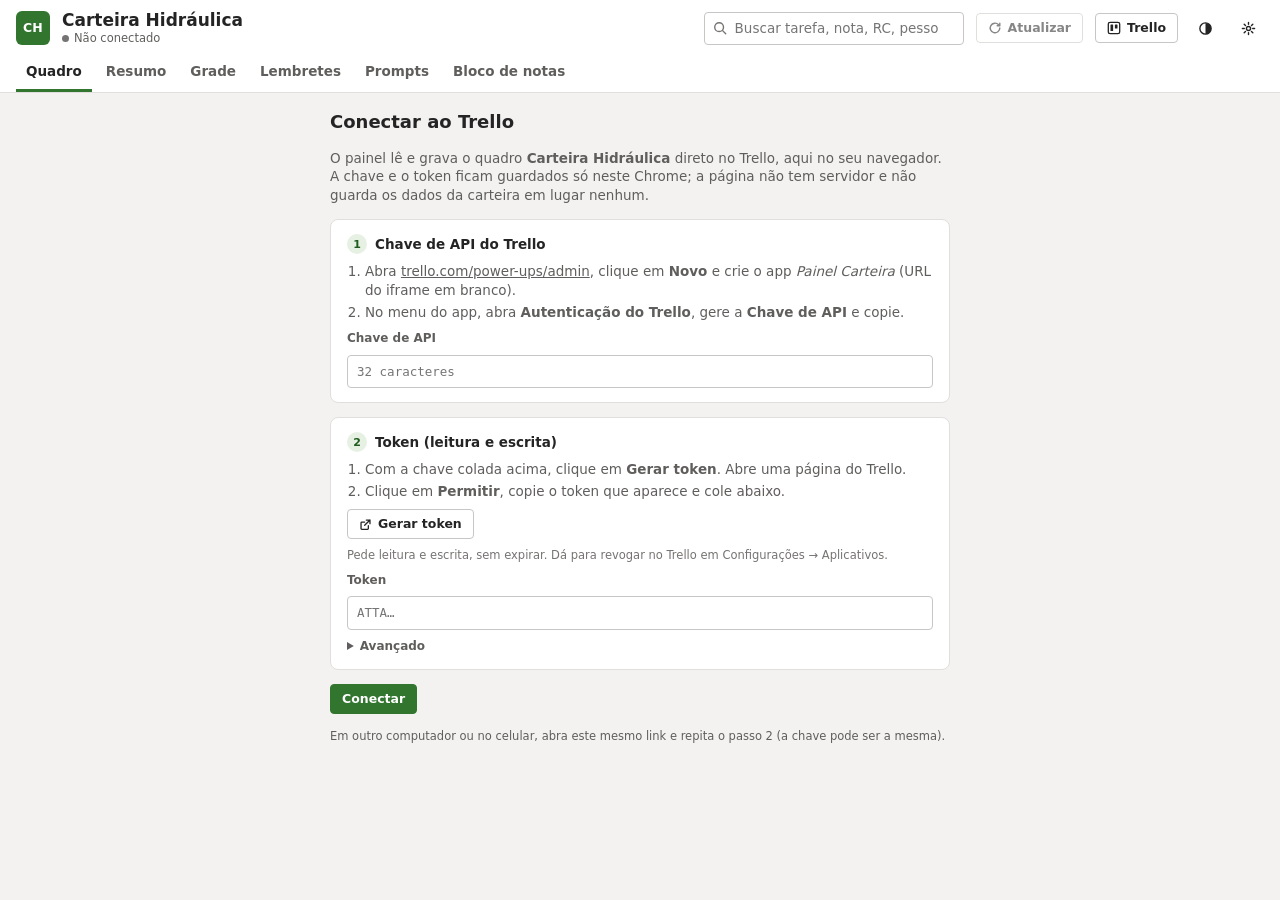
==== index.html @ f98e963f "Bloco de notas: aba para levar texto do laptop ao chat do Claude - notas/: página que grava notas no" ====
<!doctype html>
<html lang="pt-BR">
<head>
<meta charset="utf-8">
<meta name="viewport" content="width=device-width,initial-scale=1">
<meta name="robots" content="noindex,nofollow">
<meta name="referrer" content="no-referrer">
<meta http-equiv="Content-Security-Policy" content="default-src 'none'; script-src 'unsafe-inline'; style-src 'unsafe-inline'; connect-src https://api.trello.com; img-src data:; base-uri 'none'; form-action 'none'">
<title>Carteira Hidráulica</title>
<link rel="icon" href="data:image/svg+xml,%3Csvg xmlns='http://www.w3.org/2000/svg' viewBox='0 0 32 32'%3E%3Crect width='32' height='32' rx='7' fill='%2331752f'/%3E%3Ctext x='16' y='21' font-family='Segoe UI,Arial' font-size='13' font-weight='700' fill='white' text-anchor='middle'%3ECH%3C/text%3E%3C/svg%3E">
<style>
:root{
  --bg:#f3f2f1; --surface:#ffffff; --surface-2:#faf9f8; --fg:#242424; --fg-2:#5f5e5c; --fg-3:#767472;
  --line:#e1dfdd; --line-2:#c8c6c4; --col-bg:#e9e7e4;
  --accent:#31752f; --accent-strong:#1f5c1d; --accent-soft:#e6f1e4; --on-accent:#ffffff;
  --late:#c4314b; --on-late:#ffffff; --late-bg:#fdf0f2; --late-bd:#eab0bb;
  --today:#c25000; --on-today:#ffffff; --today-bg:#fdf3eb; --today-bd:#f0c19d;
  --soon:#835c00; --soon-bg:#fbf4df;
  --urg:#b0008f; --on-urg:#ffffff; --urg-bg:#fcebf8; --urg-bd:#e5a3d8;
  --and:#8a6d00; --and-bg:#fbf1c7;
  --p57:#0f6cbd; --p57-bg:#e3eefa; --p58:#7a4fb3; --p58-bg:#efe7f9; --mop:#a4511d; --mop-bg:#fbede3;
  --wait-long:#3d5a80; --wait-long-bg:#e8eef6;
  --bar:#2f6db0; --bar-late:#c4314b; --track:#ecebe9;
  --shadow:0 1px 2px rgba(0,0,0,.08),0 0 1px rgba(0,0,0,.12);
  --shadow-h:0 4px 11.5px rgba(0,0,0,.13),0 0 2px rgba(0,0,0,.12);
  --scrim:rgba(0,0,0,.28);
  --font:"Segoe UI",system-ui,-apple-system,"Helvetica Neue",Arial,sans-serif;
  color-scheme:light;
}
@media (prefers-color-scheme: dark){:root:not([data-theme="light"]){
  --bg:#1b1a19; --surface:#2a2928; --surface-2:#242322; --fg:#f3f2f1; --fg-2:#c8c6c4; --fg-3:#a19f9d;
  --line:#3b3a39; --line-2:#5c5a58; --col-bg:#232221;
  --accent:#6fb46d; --accent-strong:#93cf90; --accent-soft:#22361f; --on-accent:#0c1e0b;
  --late:#ff8597; --on-late:#2b0b11; --late-bg:#3a1d23; --late-bd:#6e2f3b;
  --today:#f4a161; --on-today:#2b1505; --today-bg:#38281b; --today-bd:#6b4527;
  --soon:#e2bf63; --soon-bg:#322d1a;
  --urg:#f28ee0; --on-urg:#2b0625; --urg-bg:#37182f; --urg-bd:#6e2c61;
  --and:#e8cf6a; --and-bg:#353016;
  --p57:#86bbf0; --p57-bg:#1b2e44; --p58:#c4a8ee; --p58-bg:#2e2342; --mop:#f0a877; --mop-bg:#3c291c;
  --wait-long:#9fbbe0; --wait-long-bg:#1f2a3a;
  --bar:#4f8fd6; --bar-late:#e5566e; --track:#353433;
  --shadow:0 1px 2px rgba(0,0,0,.5),0 0 1px rgba(0,0,0,.6);
  --shadow-h:0 4px 13.5px rgba(0,0,0,.55),0 0 2px rgba(0,0,0,.6);
  --scrim:rgba(0,0,0,.5);
  color-scheme:dark;
}}
:root[data-theme="dark"]{
  --bg:#1b1a19; --surface:#2a2928; --surface-2:#242322; --fg:#f3f2f1; --fg-2:#c8c6c4; --fg-3:#a19f9d;
  --line:#3b3a39; --line-2:#5c5a58; --col-bg:#232221;
  --accent:#6fb46d; --accent-strong:#93cf90; --accent-soft:#22361f; --on-accent:#0c1e0b;
  --late:#ff8597; --on-late:#2b0b11; --late-bg:#3a1d23; --late-bd:#6e2f3b;
  --today:#f4a161; --on-today:#2b1505; --today-bg:#38281b; --today-bd:#6b4527;
  --soon:#e2bf63; --soon-bg:#322d1a;
  --urg:#f28ee0; --on-urg:#2b0625; --urg-bg:#37182f; --urg-bd:#6e2c61;
  --and:#e8cf6a; --and-bg:#353016;
  --p57:#86bbf0; --p57-bg:#1b2e44; --p58:#c4a8ee; --p58-bg:#2e2342; --mop:#f0a877; --mop-bg:#3c291c;
  --wait-long:#9fbbe0; --wait-long-bg:#1f2a3a;
  --bar:#4f8fd6; --bar-late:#e5566e; --track:#353433;
  --shadow:0 1px 2px rgba(0,0,0,.5),0 0 1px rgba(0,0,0,.6);
  --shadow-h:0 4px 13.5px rgba(0,0,0,.55),0 0 2px rgba(0,0,0,.6);
  --scrim:rgba(0,0,0,.5);
  color-scheme:dark;
}
*{box-sizing:border-box}
html,body{height:100%;margin:0}
body{background:var(--bg);color:var(--fg);font-family:var(--font);font-size:13.5px;line-height:1.4;-webkit-font-smoothing:antialiased}
button,input,select{font:inherit;color:inherit}
button{cursor:pointer}
a{color:inherit}
:focus-visible{outline:2px solid var(--accent);outline-offset:2px}
.num{font-variant-numeric:tabular-nums}
[hidden]{display:none!important}

/* ---------- barra do plano ---------- */
.app{display:flex;flex-direction:column;height:100%;min-height:0}
.top{background:var(--surface);border-bottom:1px solid var(--line);padding:10px 16px 0;display:flex;flex-direction:column;gap:8px}
.plan-row{display:flex;align-items:center;gap:12px;flex-wrap:wrap}
.tile{width:34px;height:34px;border-radius:6px;background:var(--accent);color:var(--on-accent);display:grid;place-items:center;font-weight:700;font-size:12.5px;letter-spacing:.02em;flex:none}
.plan-name{min-width:0}
.plan-name h1{margin:0;font-size:17px;font-weight:700;line-height:1.2}
.plan-name p{margin:0;font-size:11.5px;color:var(--fg-2);display:flex;gap:6px;align-items:center;flex-wrap:wrap}
.sync{display:inline-flex;align-items:center;gap:5px}
.sync i{width:7px;height:7px;border-radius:50%;background:var(--accent);display:inline-block}
.sync.err i{background:var(--late)}
.sync.off i{background:var(--fg-3)}
.sync.busy i{background:var(--today);animation:pulse 1s ease-in-out infinite}
@keyframes pulse{50%{opacity:.3}}
@media (prefers-reduced-motion:reduce){.sync.busy i{animation:none}}
.spacer{flex:1}
.search{display:flex;align-items:center;gap:6px;border:1px solid var(--line-2);border-radius:4px;padding:5px 8px;background:var(--surface);min-width:0;flex:0 1 260px}
.search input{border:0;background:transparent;outline:0;min-width:0;width:100%}
.search svg{flex:none;color:var(--fg-3)}
.btn{border:1px solid var(--line-2);background:var(--surface);border-radius:4px;padding:5.5px 11px;font-weight:600;font-size:12.5px;display:inline-flex;align-items:center;gap:6px;white-space:nowrap;text-decoration:none}
.btn:hover{background:var(--surface-2)}
.btn.primary{background:var(--accent);border-color:var(--accent);color:var(--on-accent)}
.btn.primary:hover{background:var(--accent-strong);border-color:var(--accent-strong)}
.btn.ghost{border-color:transparent;background:transparent}
.btn.ghost:hover{background:var(--surface-2)}
.btn.icon{padding:5.5px 7px}
.btn:disabled{opacity:.55;cursor:default}
.tabs-row{display:flex;align-items:flex-end;gap:8px;flex-wrap:wrap}
.tabs{display:flex;gap:4px;overflow-x:auto;scrollbar-width:none}
.tab{border:0;background:transparent;padding:7.5px 10px 8.5px;font-weight:600;color:var(--fg-2);border-bottom:3px solid transparent;white-space:nowrap}
a.tab{text-decoration:none;display:inline-block}
.tab[aria-selected="true"]{color:var(--fg);border-bottom-color:var(--accent)}
.tab:hover{color:var(--fg)}
.ro-tag{margin-left:auto;align-self:center;font-size:11px;font-weight:600;color:var(--fg-3);padding-bottom:6px;display:inline-flex;gap:5px;align-items:center}

/* ---------- faixa de lembretes ---------- */
.strip{display:flex;gap:8px;padding:9.5px 16px;flex-wrap:wrap;align-items:center;border-bottom:1px solid var(--line);background:var(--surface-2)}
.chip{border:1px solid var(--line-2);background:var(--surface);border-radius:999px;padding:4px 10px;font-size:12px;display:inline-flex;align-items:center;gap:6px;font-weight:500}
.chip b{font-weight:700}
.chip[aria-pressed="true"]{outline:2px solid var(--fg);outline-offset:0}
.chip.late{background:var(--late-bg);border-color:var(--late-bd);color:var(--late)}
.chip.today{background:var(--today-bg);border-color:var(--today-bd);color:var(--today)}
.chip.soon{background:var(--soon-bg);color:var(--soon)}
.chip.urg{background:var(--urg-bg);border-color:var(--urg-bd);color:var(--urg)}
.chip.and{background:var(--and-bg);color:var(--and)}
.dot{width:7.5px;height:7.5px;border-radius:50%;background:currentColor;flex:none}
.strip .sep{width:1px;height:19px;background:var(--line-2);margin-inline:4px}
.lb-toggle{border:1px solid transparent;border-radius:4px;padding:3px 8px;font-size:11.5px;font-weight:700}
.lb-toggle.p57{color:var(--p57);background:var(--p57-bg)}
.lb-toggle.p58{color:var(--p58);background:var(--p58-bg)}
.lb-toggle.mop{color:var(--mop);background:var(--mop-bg)}
.lb-toggle.none{color:var(--fg-2);background:var(--surface);border-color:var(--line-2)}
.lb-toggle[aria-pressed="false"]{opacity:.5;border-color:var(--line-2);background:var(--surface)!important;color:var(--fg-2)!important;text-decoration:line-through}
.wait-sel{border:1px solid var(--line-2);border-radius:4px;padding:3px 6px;font-size:12px;background:var(--surface);max-width:190px}
.today-label{font-size:11.5px;color:var(--fg-2);margin-left:auto}
.clear{border:0;background:transparent;color:var(--accent-strong);font-weight:600;font-size:12px;padding:2px 4px}

/* ---------- quadro ---------- */
.main{flex:1;min-height:0;overflow:hidden;display:flex;flex-direction:column}
.board{flex:1;min-height:0;overflow-x:auto;overflow-y:hidden;display:flex;gap:24px;padding:18px 22px 22px;align-items:flex-start}
.col{flex:0 0 min(88vw,300px);max-height:100%;display:flex;flex-direction:column;border-radius:9.5px;min-width:0;background:var(--col-bg);padding:11.5px 11.5px 4px}
.col-head{display:flex;align-items:center;gap:6px;padding:4px 4px 6px}
.col-step{display:inline-grid;place-items:center;min-width:19px;height:19px;border-radius:50%;background:var(--accent-soft);color:var(--accent-strong);font-size:11px;font-weight:700;flex:none}
.col-title{font-weight:700;font-size:14px;min-width:0;overflow:hidden;text-overflow:ellipsis;white-space:nowrap;margin:0}
.col-count{font-size:11.5px;color:var(--fg-2);font-weight:600;flex:none}
.col-late{font-size:11px;font-weight:700;color:var(--late);background:var(--late-bg);border-radius:999px;padding:1px 6.5px;white-space:nowrap;flex:none;margin-left:auto}
.col-desc{font-size:11px;color:var(--fg-2);line-height:1.35;padding:0 5.5px 8px;text-wrap:pretty}
.cards{overflow-y:auto;display:flex;flex-direction:column;gap:10px;padding:2px 2px 9.5px;min-height:38px}
.col-empty{color:var(--fg-3);font-size:12px;padding:6px}
.card{background:var(--surface);border:1px solid transparent;border-radius:7.5px;box-shadow:var(--shadow);padding:11px 11px 9px;display:flex;flex-direction:column;gap:6px;cursor:pointer;text-align:left;width:100%}
.card:hover{box-shadow:var(--shadow-h)}
.card.late{background:var(--late-bg);border-color:var(--late-bd)}
.card.today{background:var(--today-bg);border-color:var(--today-bd)}
.card.urg{background:var(--urg-bg);border-color:var(--urg-bd);box-shadow:0 0 0 1px var(--urg-bd),var(--shadow)}
.card.next{box-shadow:0 0 0 2px var(--accent),var(--shadow)}
.card.done .c-title{text-decoration:line-through;color:var(--fg-3)}
.labels{display:flex;gap:4px;flex-wrap:wrap;align-items:center}
.lb{font-size:10.5px;font-weight:700;padding:1px 6.5px;border-radius:3px;letter-spacing:.02em}
.lb.p57{color:var(--p57);background:var(--p57-bg)}
.lb.p58{color:var(--p58);background:var(--p58-bg)}
.lb.mop{color:var(--mop);background:var(--mop-bg)}
.lb.other{color:var(--fg-2);background:var(--surface-2);border:1px solid var(--line)}
.next-tag{font-size:10.5px;font-weight:700;text-transform:uppercase;letter-spacing:.04em;color:var(--accent-strong);background:var(--accent-soft);border-radius:3px;padding:1px 6px}
.c-main{display:flex;gap:7.5px;align-items:flex-start}
.ring{flex:none;width:17px;height:17px;border-radius:50%;border:1.5px solid var(--fg-3);margin-top:1px;display:grid;place-items:center;color:var(--on-accent)}
.ring.and{background:conic-gradient(var(--accent) 0 50%,transparent 50% 100%);border-color:var(--accent)}
.ring.ok{background:var(--accent);border-color:var(--accent)}
.c-title{font-weight:600;font-size:13.5px;line-height:1.38;overflow-wrap:anywhere;min-width:0}
.c-flag{font-size:11px;font-weight:700;padding-left:25px}
.c-flag.late{color:var(--late)} .c-flag.today{color:var(--today)} .c-flag.urg{color:var(--urg);text-transform:uppercase;letter-spacing:.02em;font-weight:800}
.c-note{font-size:11.5px;line-height:1.42;color:var(--fg-2);display:-webkit-box;-webkit-line-clamp:3;-webkit-box-orient:vertical;overflow:hidden;overflow-wrap:anywhere;padding-left:25px}
.c-foot{display:flex;align-items:center;gap:10px;flex-wrap:wrap;padding-left:25px;font-size:11.5px;color:var(--fg-2)}
.due{display:inline-flex;align-items:center;gap:4px;border-radius:3px;padding:1px 5.5px 1px 4px;font-weight:600}
.due.late{background:var(--late);color:var(--on-late)}
.due.today{background:var(--today);color:var(--on-today)}
.due.urg{background:var(--urg);color:var(--on-urg)}
.due.soon{background:var(--soon-bg);color:var(--soon)}
.due.none{color:var(--fg-3);font-weight:500}
.meta{display:inline-flex;align-items:center;gap:3px;min-width:0}
.since.long{color:var(--wait-long);font-weight:700}
.done-toggle{border:0;background:transparent;color:var(--fg-2);font-weight:600;font-size:12px;padding:5.5px 4px;text-align:left;display:flex;align-items:center;gap:4px}
.done-toggle svg{transition:transform .15s}
.done-toggle[aria-expanded="true"] svg{transform:rotate(90deg)}

/* ---------- resumo ---------- */
.scroll{flex:1;min-height:0;overflow:auto;padding:16px 16px 26px}
.dash{max-width:1180px;margin:0 auto;display:flex;flex-direction:column;gap:16px}
.kpis{display:grid;grid-template-columns:repeat(auto-fit,minmax(150px,1fr));gap:10px}
.kpi{background:var(--surface);border:1px solid var(--line);border-radius:8px;padding:12px 14px;text-align:left;display:flex;flex-direction:column;gap:2px}
.kpi:hover{box-shadow:var(--shadow-h)}
.kpi span{font-size:12px;font-weight:600;color:var(--fg-2);display:flex;gap:6px;align-items:center}
.kpi b{font-size:26px;font-weight:700;line-height:1.15;font-variant-numeric:tabular-nums}
.kpi small{font-size:11.5px;color:var(--fg-3)}
.kpi.late{border-color:var(--late-bd)} .kpi.late b{color:var(--late)}
.kpi.today b{color:var(--today)}
.kpi.urg b{color:var(--urg)}
.panels{display:grid;grid-template-columns:repeat(auto-fit,minmax(340px,1fr));gap:16px}
.panel{background:var(--surface);border:1px solid var(--line);border-radius:8px;padding:14px 16px 12px;min-width:0}
.panel h2{margin:0 0 4px;font-size:14px;font-weight:700}
.panel .sub{margin:0 0 12px;font-size:11.5px;color:var(--fg-2)}
.legend{display:flex;gap:14px;flex-wrap:wrap;font-size:11.5px;color:var(--fg-2);margin:0 0 10px}
.legend span{display:inline-flex;align-items:center;gap:6px}
.legend i{width:10px;height:10px;border-radius:2px;display:inline-block}
.brow{display:grid;grid-template-columns:minmax(0,1fr) auto;grid-template-areas:"l v" "b b";gap:4px 10px;align-items:center;padding:6px 6px 8px;border-radius:5px;width:100%;border:0;background:transparent;text-align:left}
button.brow:hover{background:var(--surface-2)}
.brow .bl{grid-area:l;font-size:12.5px;font-weight:600;overflow:hidden;text-overflow:ellipsis;white-space:nowrap}
.brow .bv{grid-area:v;font-size:12px;color:var(--fg-2);font-variant-numeric:tabular-nums;white-space:nowrap;text-align:right}
.brow .bv b{color:var(--fg)}
.bar{grid-area:b;display:flex;gap:2px;height:10px;align-items:stretch;min-width:0}
.bar i{display:block;height:100%;min-width:3px}
.bar i:first-child{border-radius:0}
.bar i:last-child{border-radius:0 4px 4px 0}
.bar .on{background:var(--bar)}
.bar .lt{background:var(--bar-late)}
.stale{display:flex;flex-direction:column}
.srow{display:grid;grid-template-columns:62px minmax(0,1fr);gap:4px 12px;padding:8px 4px;border-bottom:1px solid var(--line);cursor:pointer;border-left:0;border-right:0;border-top:0;background:transparent;text-align:left;width:100%}
.srow:last-child{border-bottom:0}
.srow:hover{background:var(--surface-2)}
.srow .d{font-weight:700;font-size:13px;font-variant-numeric:tabular-nums}
.srow .d small{display:block;font-size:10.5px;font-weight:600;color:var(--fg-3)}
.srow .t{font-weight:600;overflow-wrap:anywhere}
.srow .s{font-size:11.5px;color:var(--fg-2)}

/* ---------- grade ---------- */
.tbl-wrap{overflow-x:auto;background:var(--surface);border:1px solid var(--line);border-radius:6px}
table{border-collapse:collapse;width:100%;min-width:900px}
th,td{text-align:left;padding:7.5px 10px;border-bottom:1px solid var(--line);vertical-align:top}
th{font-size:11.5px;color:var(--fg-2);font-weight:600;white-space:nowrap;background:var(--surface-2);position:sticky;top:0}
th button{border:0;background:transparent;font-weight:600;color:inherit;padding:0;display:inline-flex;gap:4px;align-items:center}
tbody tr{cursor:pointer}
tbody tr:hover td{background:var(--surface-2)}
tr.late td{background:var(--late-bg)}
tr.today td{background:var(--today-bg)}
tr.urg td{background:var(--urg-bg)}
td.t{font-weight:600;max-width:330px;overflow-wrap:anywhere}
td.n{color:var(--fg-2);font-size:12px;max-width:320px;overflow-wrap:anywhere}
td.dd{white-space:nowrap;font-variant-numeric:tabular-nums}

/* ---------- lembretes ---------- */
.rem{max-width:880px;margin:0 auto;display:flex;flex-direction:column;gap:18px}
.rem h2{margin:0 0 8px;font-size:14px;display:flex;gap:8px;align-items:center}
.rem h2 .n{font-size:11.5px;color:var(--fg-2);font-weight:600}
.rem h2.late{color:var(--late)} .rem h2.today{color:var(--today)}
.rlist{background:var(--surface);border:1px solid var(--line);border-radius:6px;overflow:hidden}
.ritem{display:grid;grid-template-columns:92px minmax(0,1fr);gap:4px 14px;padding:9.5px 12px;border-bottom:1px solid var(--line);cursor:pointer;align-items:start;width:100%;background:transparent;border-left:0;border-right:0;border-top:0;text-align:left}
.ritem:last-child{border-bottom:0}
.ritem:hover{background:var(--surface-2)}
.ritem .rdate{font-weight:700;font-size:12.5px;font-variant-numeric:tabular-nums}
.ritem .rdate small{display:block;font-weight:600;font-size:11px;color:var(--fg-2)}
.ritem.late .rdate{color:var(--late)} .ritem.today .rdate{color:var(--today)} .ritem.urg .rdate{color:var(--urg)}
.ritem .rt{font-weight:600;overflow-wrap:anywhere}
.ritem .rs{font-size:12px;color:var(--fg-2);overflow-wrap:anywhere}
.ritem .rb{font-size:11px;color:var(--fg-3);font-weight:600;text-transform:uppercase;letter-spacing:.04em;display:flex;gap:6px;flex-wrap:wrap;align-items:center;margin-top:2px}
.empty{padding:16px;color:var(--fg-2);font-size:12.5px}

/* ---------- painel de detalhes ---------- */
.scrim{position:fixed;inset:0;background:var(--scrim);z-index:20}
.drawer{position:fixed;top:0;right:0;bottom:0;width:min(540px,100%);background:var(--surface);z-index:21;box-shadow:-8px 0 23px rgba(0,0,0,.18);display:flex;flex-direction:column}
.d-head{display:flex;align-items:center;gap:8px;padding:11px 16px;border-bottom:1px solid var(--line)}
.d-head .bucket-name{font-size:11.5px;color:var(--fg-2);font-weight:600;min-width:0;overflow:hidden;text-overflow:ellipsis;white-space:nowrap}
.d-body{flex:1;overflow-y:auto;padding:14px 16px 24px;display:flex;flex-direction:column;gap:16px;min-height:0}
.d-title{font-size:17px;font-weight:700;margin:0;line-height:1.35;overflow-wrap:anywhere}
.d-banner{border-radius:6px;padding:7.5px 10px;font-weight:600;font-size:12.5px}
.d-banner.late{background:var(--late-bg);color:var(--late);border:1px solid var(--late-bd)}
.d-banner.today{background:var(--today-bg);color:var(--today);border:1px solid var(--today-bd)}
.d-banner.urg{background:var(--urg-bg);color:var(--urg);border:1px solid var(--urg-bd)}
.fields{display:grid;grid-template-columns:repeat(3,minmax(0,1fr));gap:12px 10px}
@media (max-width:520px){.fields{grid-template-columns:repeat(2,minmax(0,1fr))}}
.f{display:flex;flex-direction:column;gap:3px;min-width:0}
.f > span,.sec-label{font-size:11.5px;font-weight:600;color:var(--fg-2)}
.f > div{font-weight:600;overflow-wrap:anywhere}
.refs{display:flex;gap:6px;flex-wrap:wrap}
.ref{border:1px solid var(--line-2);background:var(--surface-2);border-radius:4px;padding:3px 8px;font-size:12px;display:inline-flex;gap:5px;align-items:center}
.ref b{font-weight:700;color:var(--fg-2)}
.ref:hover{border-color:var(--accent)}
.ck{display:flex;flex-direction:column;gap:4px;margin-top:6px}
.ck div{display:flex;gap:8px;align-items:flex-start;font-size:13px}
.ck i{flex:none;width:15px;height:15px;border-radius:3px;border:1.5px solid var(--fg-3);margin-top:2px;display:grid;place-items:center;color:var(--on-accent)}
.ck .on i{background:var(--accent);border-color:var(--accent)}
.ck .on span{text-decoration:line-through;color:var(--fg-3)}
.hist{display:flex;flex-direction:column;border-left:2px solid var(--line);margin-top:6px}
.hist div{padding:3px 0 7px 12px;font-size:13px;line-height:1.45;overflow-wrap:anywhere}
.hist b{font-variant-numeric:tabular-nums;color:var(--fg-2);margin-right:4px}
.hist .mv{color:var(--fg-3);font-size:12px}
.hist div:first-child{font-weight:600}

/* ---------- conexão ---------- */
.setup{max-width:620px;margin:0 auto;display:flex;flex-direction:column;gap:14px}
.setup h2{margin:0;font-size:18px}
.setup p{margin:0;color:var(--fg-2)}
.step{background:var(--surface);border:1px solid var(--line);border-radius:8px;padding:14px 16px;display:flex;flex-direction:column;gap:8px}
.step h3{margin:0;font-size:13.5px;display:flex;gap:8px;align-items:center}
.step h3 .col-step{width:20px;height:20px}
.step ol{margin:0;padding-left:18px;color:var(--fg-2);display:flex;flex-direction:column;gap:3px}
.step label{font-size:12px;font-weight:600;color:var(--fg-2)}
.step input{border:1px solid var(--line-2);border-radius:4px;padding:7px 9px;background:var(--surface);width:100%;font-family:ui-monospace,Consolas,monospace;font-size:12.5px}
.step input:focus{border-color:var(--accent);outline:0}
.row{display:flex;gap:8px;align-items:center;flex-wrap:wrap}
.msg{border-radius:6px;padding:8px 10px;font-size:12.5px;font-weight:600}
.msg.err{background:var(--late-bg);color:var(--late);border:1px solid var(--late-bd)}
.msg.ok{background:var(--accent-soft);color:var(--accent-strong)}
.fine{font-size:11.5px;color:var(--fg-3)}
details.adv summary{cursor:pointer;font-size:12px;font-weight:600;color:var(--fg-2)}
.banner{margin:10px 16px 0;border-radius:6px;padding:8px 12px;font-size:12.5px;font-weight:600;background:var(--late-bg);color:var(--late);border:1px solid var(--late-bd);display:flex;gap:10px;align-items:center;flex-wrap:wrap}
.loading{display:flex;gap:24px;padding:18px 22px}
.skel{flex:0 0 300px;height:320px;border-radius:9.5px;background:var(--col-bg);opacity:.7}
.toast{position:fixed;left:50%;bottom:22px;transform:translateX(-50%);background:var(--fg);color:var(--bg);padding:8px 14px;border-radius:6px;font-weight:600;font-size:12.5px;z-index:40;box-shadow:var(--shadow-h)}
@media (max-width:640px){.search{flex:1 1 100%;order:5}.today-label{display:none}.ro-tag{display:none}}
@media print{.top .btn,.strip,.tabs{display:none}}

/* ---------- edição ---------- */
.inp{border:1px solid var(--line-2);border-radius:4px;padding:5.5px 8px;background:var(--surface);min-width:0;width:100%;font-size:13px}
.inp:focus{border-color:var(--accent);outline:0}
.inp:disabled{opacity:.6}
textarea.inp{resize:vertical;min-height:70px;line-height:1.45;font-family:inherit}
select.inp{padding:5px 6px}
.d-body > *{flex-shrink:0}
.d-title-in{font-size:17px;font-weight:700;line-height:1.35;border:1px solid transparent;border-radius:4px;padding:3px 6px;margin-left:-7px;width:calc(100% + 7px);background:transparent;resize:none;overflow:hidden;font-family:inherit;color:inherit;min-height:2.1em}
.d-title-in:hover:not(:disabled){border-color:var(--line-2)}
.d-title-in:focus{border-color:var(--accent);outline:0;background:var(--surface)}
.d-move{border:1px solid var(--line-2);border-radius:4px;padding:3px 6px;background:var(--surface);font-size:12px;font-weight:600;color:var(--fg-2);min-width:0;max-width:260px}
.acts{display:flex;gap:6px;flex-wrap:wrap;align-items:center}
.tg{border:1px solid var(--line-2);background:var(--surface);border-radius:4px;padding:4px 9px;font-size:12px;font-weight:700;color:var(--fg-2);display:inline-flex;gap:5px;align-items:center}
.tg:hover:not(:disabled){border-color:var(--fg-3)}
.tg:disabled{opacity:.55;cursor:default}
.tg.p58[aria-pressed="true"]{color:var(--p58);background:var(--p58-bg);border-color:transparent}
.tg.p57[aria-pressed="true"]{color:var(--p57);background:var(--p57-bg);border-color:transparent}
.tg.mop[aria-pressed="true"]{color:var(--mop);background:var(--mop-bg);border-color:transparent}
.tg.and[aria-pressed="true"]{color:var(--and);background:var(--and-bg);border-color:transparent}
.tg.ok[aria-pressed="true"]{color:var(--on-accent);background:var(--accent);border-color:var(--accent)}
.tg .sq{width:12px;height:12px;border-radius:50%;border:1.5px solid currentColor;display:inline-block}
.tg[aria-pressed="true"] .sq{background:currentColor}
.log{background:var(--surface-2);border:1px solid var(--line);border-radius:6px;padding:10px;display:flex;flex-direction:column;gap:7px}
.log .row{display:flex;gap:6px;align-items:center}
.log input[type=date]{width:auto;flex:none}
.fld{display:flex;flex-direction:column;gap:3px;min-width:0}
.fld > span{font-size:11.5px;font-weight:600;color:var(--fg-2)}
.fld .ro{font-weight:600;padding:5.5px 0}
.due-row{display:flex;gap:4px;align-items:center}
.due-row .inp{flex:1}
.x-btn{border:0;background:transparent;color:var(--fg-3);padding:3px;border-radius:3px;display:inline-grid;place-items:center}
.x-btn:hover:not(:disabled){color:var(--late);background:var(--late-bg)}
.ref .x-btn{padding:1px;margin-left:2px}
.ref-copy{border:0;background:transparent;color:inherit;padding:0;display:inline-flex;gap:5px;align-items:baseline;font-size:12px}
.ref-copy b{font-weight:700;color:var(--fg-2)}
.add-row{display:flex;gap:6px;align-items:center;margin-top:8px}
.add-row select{flex:none;width:auto}
.ck div .x-btn{margin-left:auto;opacity:0}
.ck div:hover .x-btn,.ck div .x-btn:focus{opacity:1}
.ck .box{flex:none;width:16px;height:16px;border-radius:3px;border:1.5px solid var(--fg-3);margin-top:2px;display:grid;place-items:center;color:var(--on-accent);background:transparent;padding:0}
.ck .on .box{background:var(--accent);border-color:var(--accent)}
.ck .box:disabled{cursor:default}
.raw-link{border:0;background:transparent;color:var(--accent-strong);font-weight:600;font-size:12px;padding:0}
.d-foot{display:flex;gap:8px;align-items:center;flex-wrap:wrap;border-top:1px solid var(--line);padding-top:12px}
.confirm-box{display:flex;gap:8px;align-items:center;flex-wrap:wrap;background:var(--late-bg);border:1px solid var(--late-bd);color:var(--late);border-radius:6px;padding:8px 10px;font-weight:600;font-size:12.5px}
.col-add{margin-left:6px;border:0;background:var(--surface);box-shadow:var(--shadow);border-radius:4px;width:24px;height:24px;display:grid;place-items:center;color:var(--accent-strong);flex:none;padding:0}
.col-add:hover{box-shadow:var(--shadow-h)}
.col-late + .col-add{margin-left:6px}
.col-head .col-late{margin-left:auto}
.col.drop{background:var(--accent-soft);outline:2px dashed var(--accent);outline-offset:-2px}
.card.dragging{opacity:.4}
.card[draggable="true"]{cursor:grab}
.ring{padding:0;background:transparent}
button.ring:hover:not(:disabled){border-color:var(--accent);background:var(--accent-soft)}
button.ring.ok:hover{background:var(--accent)}
.toast{display:flex;gap:12px;align-items:center}
.toast button{border:0;background:transparent;color:inherit;font-weight:700;text-decoration:underline;padding:0}
.toast.err{background:var(--late);color:var(--on-late)}
.ro-banner{margin:10px 16px 0;border-radius:6px;padding:8px 12px;font-size:12.5px;font-weight:600;background:var(--soon-bg);color:var(--soon);display:flex;gap:10px;align-items:center;flex-wrap:wrap}
.form-grid{display:grid;grid-template-columns:repeat(2,minmax(0,1fr));gap:12px 10px}
@media (max-width:520px){.form-grid{grid-template-columns:minmax(0,1fr)}}
.req{color:var(--late)}
</style>
</head>
<body>
<div class="app">
  <header class="top">
    <div class="plan-row">
      <div class="tile" aria-hidden="true">CH</div>
      <div class="plan-name">
        <h1>Carteira Hidráulica</h1>
        <p><span class="sync off" id="sync"><i></i><span id="syncTxt">Conectando…</span></span></p>
      </div>
      <div class="spacer"></div>
      <label class="search" title="Atalho: /">
        <svg width="14" height="14" viewBox="0 0 16 16" aria-hidden="true"><circle cx="7" cy="7" r="5" fill="none" stroke="currentColor" stroke-width="1.6"/><path d="M11 11l3.5 3.5" stroke="currentColor" stroke-width="1.6" stroke-linecap="round"/></svg>
        <input id="q" type="search" placeholder="Buscar tarefa, nota, RC, pessoa…" autocomplete="off" aria-label="Buscar">
      </label>
      <button class="btn primary" id="btnNew" type="button" data-act="new" title="Nova tarefa (N)" hidden>
        <svg width="13" height="13" viewBox="0 0 16 16" aria-hidden="true"><path d="M8 2.5v11M2.5 8h11" stroke="currentColor" stroke-width="1.9" stroke-linecap="round"/></svg>Nova tarefa</button>
      <button class="btn" id="btnRefresh" type="button" title="Atualizar agora (R)">
        <svg width="14" height="14" viewBox="0 0 16 16" aria-hidden="true"><path d="M13.5 8a5.5 5.5 0 1 1-1.6-3.9M13.5 2.5v3h-3" fill="none" stroke="currentColor" stroke-width="1.6" stroke-linecap="round" stroke-linejoin="round"/></svg>Atualizar</button>
      <a class="btn" id="btnTrello" href="https://trello.com/b/7dtAJCuF" target="_blank" rel="noopener noreferrer" title="Abrir o quadro no Trello">
        <svg width="14" height="14" viewBox="0 0 16 16" aria-hidden="true"><rect x="1.5" y="1.5" width="13" height="13" rx="2" fill="none" stroke="currentColor" stroke-width="1.5"/><rect x="4" y="4" width="3" height="7.5" rx=".6" fill="currentColor"/><rect x="9" y="4" width="3" height="4.5" rx=".6" fill="currentColor"/></svg>Trello</a>
      <button class="btn icon ghost" id="btnTheme" type="button" title="Tema claro/escuro" aria-label="Alternar tema">
        <svg width="15" height="15" viewBox="0 0 16 16" aria-hidden="true"><circle cx="8" cy="8" r="6" fill="none" stroke="currentColor" stroke-width="1.5"/><path d="M8 2a6 6 0 0 1 0 12z" fill="currentColor"/></svg></button>
      <button class="btn icon ghost" id="btnSettings" type="button" title="Conexão com o Trello" aria-label="Conexão com o Trello">
        <svg width="15" height="15" viewBox="0 0 16 16" aria-hidden="true"><circle cx="8" cy="8" r="2.2" fill="none" stroke="currentColor" stroke-width="1.5"/><path d="M8 1.5v2M8 12.5v2M1.5 8h2M12.5 8h2M3.4 3.4l1.4 1.4M11.2 11.2l1.4 1.4M3.4 12.6l1.4-1.4M11.2 4.8l1.4-1.4" stroke="currentColor" stroke-width="1.5" stroke-linecap="round"/></svg></button>
    </div>
    <div class="tabs-row">
      <nav class="tabs" role="tablist" aria-label="Visões" id="tabs">
        <button class="tab" role="tab" data-view="quadro">Quadro</button>
        <button class="tab" role="tab" data-view="resumo">Resumo</button>
        <button class="tab" role="tab" data-view="grade">Grade</button>
        <button class="tab" role="tab" data-view="lembretes">Lembretes</button>
        <a class="tab" href="prompts/">Prompts</a>
        <a class="tab" href="notas/">Bloco de notas</a>
      </nav>
      <span class="ro-tag" id="modeTag"></span>
    </div>
  </header>
  <div id="strip"></div>
  <div id="banner"></div>
  <main class="main" id="main"></main>
</div>
<div id="drawerRoot"></div>
<div id="toastRoot" aria-live="polite"></div>

<script>
(() => {
'use strict';

/* ---------- configuração ---------- */
const STORE = 'ch.dash.trello';
const UI_STORE = 'ch.dash.ui';
const PERM_STORE = 'ch.dash.perm';
const DEFAULT_BOARD = '7dtAJCuF';
const API = 'https://api.trello.com/1';
const REFRESH_MS = 5 * 60 * 1000;
const PLATS = [{id:'P-58', cls:'p58'}, {id:'P-57', cls:'p57'}, {id:'MOP-1', cls:'mop'}];
const URG = 'Urgente amanhã';
const PRIORIDADES = [URG, 'Urgente', 'Importante', 'Média', 'Baixa'];
/* etiquetas do quadro (sem nome): a cor define o papel */
const COLOR_ROLE = {green:'P-58', blue:'P-57', purple:'MOP-1', red:'urg', yellow:'and'};
const REF_TYPES = ['Nota','Ordem','RC','PPG','Pedido','FWO','UF','RTI','RTA','ST','RT','NM','PTM','Oportunidade','Outro'];
const LIST_DESC = {
  'tarefas pendentes': 'Você precisa fazer a tratativa: GM, ST/SERTEC, PQS, RTA, RA, nota, cotação ou cobrança.',
  'aguardando retorno': 'Depende de resposta: aprovação, cotação, análise técnica ou medição.',
  'aguardando compra/contratacao': 'Sem pedido fechado: RC, PPG, PQS, contrato global, PATEC ou RA.',
  'aguardando entrega / reparo externo': 'Pedido feito ou item em reparo externo; material em trânsito.',
  'programar execucao': 'Material disponível; falta programação ou embarque.',
  'aguardando conclusao': 'Encaminhado; depende de outra pessoa para concluir.'
};

/* ---------- armazenamento local (só neste navegador) ---------- */
function load(k, d){ try { const v = localStorage.getItem(k); return v ? JSON.parse(v) : d; } catch(e){ return d; } }
function save(k, v){ try { localStorage.setItem(k, JSON.stringify(v)); } catch(e){} }
let conn = load(STORE, null);          // {key, token, board}
const saved = load(UI_STORE, {});
const ui = {
  view: ['quadro','resumo','grade','lembretes'].includes(saved.view) ? saved.view : 'quadro',
  q: '', quick: null, waiting: '',
  plats: new Set(Array.isArray(saved.plats) ? saved.plats : PLATS.map(p => p.id)),
  noLabel: saved.noLabel !== false,
  open: null, newTask: null, raw: false, confirmArchive: false, dirty: false,
  doneOpen: new Set(), sort: {key:'due', dir:1}, setup: false, setupMsg: null
};
function persistUi(){ save(UI_STORE, {view: ui.view, plats: [...ui.plats], noLabel: ui.noLabel}); }
try { const th = localStorage.getItem('ch.dash.theme'); if (th) document.documentElement.dataset.theme = th; } catch(e){}

/* ---------- estado dos dados ---------- */
let board = null;      // {name, url, lists, tasks, labelByRole}
let lastOk = null, loading = false, again = false, lastErr = null, timer = null, saving = 0;
let perm = {checked: false, write: false};
const canWrite = () => perm.checked ? perm.write : false;

/* ---------- datas ---------- */
const pad = n => String(n).padStart(2, '0');
const isoLocal = d => `${d.getFullYear()}-${pad(d.getMonth()+1)}-${pad(d.getDate())}`;
let TODAY = isoLocal(new Date());
function dayNum(iso){ const [y,m,d] = iso.split('-').map(Number); return Date.UTC(y, m-1, d) / 864e5; }
function diffDays(iso){ return dayNum(iso) - dayNum(TODAY); }
function addDays(iso, n){ const t = new Date((dayNum(iso) + n) * 864e5); return `${t.getUTCFullYear()}-${pad(t.getUTCMonth()+1)}-${pad(t.getUTCDate())}`; }
function fmt(iso){ if (!iso) return ''; const [y,m,d] = iso.split('-'); return y === TODAY.slice(0,4) ? `${d}/${m}` : `${d}/${m}/${y.slice(2)}`; }
function fmtLong(iso){ if (!iso) return '—'; const [y,m,d] = iso.split('-'); return `${d}/${m}/${y}`; }
const ddmm = iso => `${iso.slice(8,10)}/${iso.slice(5,7)}`;
const WD = ['dom','seg','ter','qua','qui','sex','sáb'];
function weekday(iso){ return WD[new Date(dayNum(iso) * 864e5).getUTCDay()]; }
function noteISO(d, m){
  const y = Number(TODAY.slice(0, 4));
  let iso = `${y}-${pad(Number(m))}-${pad(Number(d))}`;
  if (addDays(iso, 0) !== iso) return null;
  if (iso > TODAY) iso = `${y - 1}-${iso.slice(5)}`;
  return iso;
}

/* ---------- utilitários ---------- */
const esc = s => String(s ?? '').replace(/[&<>"']/g, c => ({'&':'&amp;','<':'&lt;','>':'&gt;','"':'&quot;',"'":'&#39;'}[c]));
const $ = (sel, root = document) => root.querySelector(sel);
const norm = s => String(s || '').toLowerCase().normalize('NFD').replace(/[̀-ͯ]/g, '');
const normRef = s => norm(s).replace(/[^a-z0-9]/g, '');
const plural = (n, s, p) => `${n} ${n === 1 ? s : p}`;
function toast(msg, opts = {}){
  const r = $('#toastRoot');
  r.innerHTML = `<div class="toast ${opts.err ? 'err' : ''}" role="status"><span>${esc(msg)}</span>${opts.action ? `<button type="button" data-toast>${esc(opts.action.label)}</button>` : ''}</div>`;
  if (opts.action) r.querySelector('[data-toast]').addEventListener('click', () => { r.innerHTML = ''; clearTimeout(toast.t); opts.action.fn(); });
  clearTimeout(toast.t); toast.t = setTimeout(() => { r.innerHTML = ''; }, opts.action ? 7000 : opts.err ? 5000 : 2200);
}
const ICON = {
  cal: '<svg width="11" height="11" viewBox="0 0 16 16" aria-hidden="true"><rect x="2" y="3" width="12" height="11" rx="1.5" fill="none" stroke="currentColor" stroke-width="1.6"/><path d="M2 6.5h12M5.5 1.5v3M10.5 1.5v3" stroke="currentColor" stroke-width="1.6"/></svg>',
  wait: '<svg width="11" height="11" viewBox="0 0 16 16" aria-hidden="true"><circle cx="8" cy="5" r="3" fill="none" stroke="currentColor" stroke-width="1.6"/><path d="M2.5 14.5c.6-3 2.8-4.5 5.5-4.5s4.9 1.5 5.5 4.5" fill="none" stroke="currentColor" stroke-width="1.6" stroke-linecap="round"/></svg>',
  ck: '<svg width="11" height="11" viewBox="0 0 16 16" aria-hidden="true"><rect x="1.5" y="1.5" width="13" height="13" rx="2" fill="none" stroke="currentColor" stroke-width="1.6"/><path d="M4.5 8.2l2.3 2.3 4.7-5" fill="none" stroke="currentColor" stroke-width="1.6" stroke-linecap="round" stroke-linejoin="round"/></svg>',
  ref: '<svg width="11" height="11" viewBox="0 0 16 16" aria-hidden="true"><path d="M5 2.5h7.5v11H3.5V4z" fill="none" stroke="currentColor" stroke-width="1.6" stroke-linejoin="round"/><path d="M6 7h4.5M6 10h4.5" stroke="currentColor" stroke-width="1.6"/></svg>',
  clock: '<svg width="11" height="11" viewBox="0 0 16 16" aria-hidden="true"><circle cx="8" cy="8" r="6" fill="none" stroke="currentColor" stroke-width="1.6"/><path d="M8 4.5V8l2.5 1.5" fill="none" stroke="currentColor" stroke-width="1.6" stroke-linecap="round"/></svg>',
  chev: '<svg width="11" height="11" viewBox="0 0 16 16" aria-hidden="true"><path d="M6 3.5L10.5 8 6 12.5" fill="none" stroke="currentColor" stroke-width="1.8" stroke-linecap="round" stroke-linejoin="round"/></svg>',
  tick: '<svg width="10" height="10" viewBox="0 0 16 16" aria-hidden="true"><path d="M3.5 8.5l3 3 6-7" fill="none" stroke="currentColor" stroke-width="2.4" stroke-linecap="round" stroke-linejoin="round"/></svg>',
  ext: '<svg width="13" height="13" viewBox="0 0 16 16" aria-hidden="true"><path d="M9 2.5h4.5V7M13.5 2.5L7 9M11.5 9.5v3.5a1 1 0 0 1-1 1h-7a1 1 0 0 1-1-1v-7a1 1 0 0 1 1-1H7" fill="none" stroke="currentColor" stroke-width="1.6" stroke-linecap="round" stroke-linejoin="round"/></svg>',
  x: '<svg width="14" height="14" viewBox="0 0 16 16" aria-hidden="true"><path d="M3.5 3.5l9 9M12.5 3.5l-9 9" stroke="currentColor" stroke-width="1.8" stroke-linecap="round"/></svg>',
  xs: '<svg width="10" height="10" viewBox="0 0 16 16" aria-hidden="true"><path d="M4 4l8 8M12 4l-8 8" stroke="currentColor" stroke-width="2" stroke-linecap="round"/></svg>',
  plus: '<svg width="12" height="12" viewBox="0 0 16 16" aria-hidden="true"><path d="M8 2.5v11M2.5 8h11" stroke="currentColor" stroke-width="2" stroke-linecap="round"/></svg>'
};

/* ---------- descrição do cartão: leitura e escrita no formato da carteira ---------- */
const FIELD_RE = /^\*\*\s*(Aguardando|Refs|Prioridade|Criada em)\s*:\s*\*\*\s*(.*)$/i;
const HIST_RE = /^\*\*\s*Hist[oó]rico\s*\*\*\s*$/i;
const MOVE_RE = /^(\d{1,2})\/(\d{1,2})\s*-\s*Movida\s*:/i;
const FKEY = {aguardando:'waiting', refs:'refs', prioridade:'priority', 'criada em':'created'};
function splitDesc(desc){
  const lines = String(desc || '').split(/\r?\n/);
  const h = lines.findIndex(l => HIST_RE.test(l.trim()));
  const head = h >= 0 ? lines.slice(0, h) : lines;
  const f = {waiting:'', refs:'', priority:'', created:''}, extra = [];
  head.forEach(raw => { const m = FIELD_RE.exec(raw.trim()); if (m) f[FKEY[m[1].toLowerCase()]] = m[2].trim(); else if (raw.trim()) extra.push(raw.trimEnd()); });
  return {f, extra, hist: h >= 0 ? lines.slice(h + 1) : []};
}
function joinDesc(s){
  const out = [];
  if (s.f.waiting) out.push(`**Aguardando:** ${s.f.waiting}`);
  if (s.f.refs) out.push(`**Refs:** ${s.f.refs}`);
  if (s.f.priority && s.f.priority !== 'Média') out.push(`**Prioridade:** ${s.f.priority}`);
  if (s.f.created) out.push(`**Criada em:** ${s.f.created}`);
  out.push(...s.extra);
  const hist = s.hist.slice();
  while (hist.length && !hist[0].trim()) hist.shift();
  while (hist.length && !hist[hist.length - 1].trim()) hist.pop();
  if (hist.length) out.push('', '**Histórico**', ...hist);
  return out.join('\n').trim();
}
const editDesc = (desc, fn) => { const s = splitDesc(desc); fn(s); return joinDesc(s); };
const histLine = (text, iso) => `${ddmm(iso || TODAY)} - ${text}`;
function parseRefs(str){
  return String(str || '').split(/\s*·\s*/).map(r => r.trim()).filter(Boolean).map(r => {
    const sp = r.indexOf(' '); const t = sp > 0 ? r.slice(0, sp) : '';
    return REF_TYPES.includes(t) ? {tipo: t, num: r.slice(sp + 1).trim()} : {tipo: '', num: r};
  });
}
const refStr = r => (r.tipo ? r.tipo + ' ' : '') + r.num;
function parseDesc(desc){
  const s = splitDesc(desc);
  const c = /^(\d{1,2})\/(\d{1,2})\/(\d{4})/.exec(s.f.created);
  const notes = s.hist.length ? s.hist.map(l => l.trim()).filter(Boolean) : s.extra.map(l => l.trim()).filter(Boolean);
  return {waiting: s.f.waiting, refs: parseRefs(s.f.refs), priority: s.f.priority, created: c ? `${c[3]}-${pad(c[2])}-${pad(c[1])}` : null, notes};
}
function labelRole(l){
  const n = norm(l.name).replace(/\s/g, '');
  if (n){
    if (/p-?58/.test(n)) return 'P-58';
    if (/p-?57/.test(n)) return 'P-57';
    if (/mop/.test(n)) return 'MOP-1';
    if (/urg/.test(n)) return 'urg';
    if (/andamento/.test(n)) return 'and';
    return 'other';
  }
  return COLOR_ROLE[l.color] || 'other';
}
function autoPlats(s){ const x = String(s || '').replace(/\s/g, ''); return PLATS.map(p => p.id).filter(p => new RegExp(p.replace('-', '-?'), 'i').test(x)); }

/* ---------- monta o modelo a partir do Trello ---------- */
function build(b){
  const labels = new Map((b.labels || []).map(l => [l.id, l]));
  const labelByRole = {};
  (b.labels || []).forEach(l => { const r = labelRole(l); if (r !== 'other' && !labelByRole[r]) labelByRole[r] = l.id; });
  const lists = (b.lists || []).slice().sort((x, y) => x.pos - y.pos).map((l, i) => ({id: l.id, name: l.name, idx: i + 1}));
  const listIds = new Set(lists.map(l => l.id));
  const cks = new Map();
  (b.checklists || []).slice().sort((x, y) => x.pos - y.pos).forEach(c => {
    if (!cks.has(c.idCard)) cks.set(c.idCard, []);
    cks.get(c.idCard).push({id: c.id, name: c.name, items: (c.checkItems || []).slice().sort((x, y) => x.pos - y.pos).map(i => ({id: i.id, name: i.name, on: i.state === 'complete'}))});
  });
  const tasks = (b.cards || []).filter(c => listIds.has(c.idList) && !c.closed).map(c => {
    const p = parseDesc(c.desc);
    const roles = (c.idLabels || []).map(id => labels.get(id)).filter(Boolean).map(l => ({l, r: labelRole(l)}));
    const checklists = cks.get(c.id) || [];
    const items = checklists.flatMap(x => x.items);
    return {
      id: c.id, title: c.name, url: c.shortUrl || c.url, listId: c.idList, pos: c.pos, rawDesc: c.desc || '',
      due: c.due ? isoLocal(new Date(c.due)) : null, done: !!c.dueComplete, labelIds: c.idLabels || [],
      plats: roles.filter(x => PLATS.some(p => p.id === x.r)).map(x => x.r),
      urgLabel: roles.some(x => x.r === 'urg'),
      urg: roles.some(x => x.r === 'urg') || p.priority.toLowerCase().startsWith('urgente amanh'),
      and: roles.some(x => x.r === 'and'),
      other: roles.filter(x => x.r === 'other').map(x => x.l.name || x.l.color),
      waiting: p.waiting, refs: p.refs, priority: p.priority, created: p.created, notes: p.notes,
      checklists, ckDone: items.filter(i => i.on).length, ckTotal: items.length,
      lastAct: c.dateLastActivity
    };
  });
  return {name: b.name, url: b.shortUrl || b.url, lists, tasks, labelByRole};
}

/* ---------- regras de situação ---------- */
function dueState(t){
  if (t.done) return 'done';
  if (!t.due) return 'none';
  const d = diffDays(t.due);
  if (d < 0) return 'late'; if (d === 0) return 'today'; if (d <= 3) return 'soon'; return 'future';
}
function visState(t){ const s = dueState(t); if (s === 'late') return 'late'; if (t.urg && !t.done) return 'urg'; return s; }
function relText(t){
  const d = diffDays(t.due);
  if (d < -1) return `Atrasada há ${-d} dias`; if (d === -1) return 'Atrasada desde ontem';
  if (d === 0) return 'Vence hoje'; if (d === 1) return 'Vence amanhã'; return `Vence em ${d} dias`;
}
function stageSince(t){
  for (const l of t.notes){ const m = MOVE_RE.exec(l); if (m){ const iso = noteISO(m[1], m[2]); if (iso) return iso; } }
  return t.created;
}
function daysSince(iso){ return iso ? Math.max(0, -diffDays(iso)) : null; }
function lastUpdate(t){ return t.notes[0] || ''; }
function listOf(t){ return board.lists.find(l => l.id === t.listId) || {name: '—', idx: 0}; }
const isPend = l => /pendente/i.test(l.name);
const isRet = l => /aguardando retorno/i.test(l.name);
const T = id => board && board.tasks.find(t => t.id === id);
const waitNames = () => [...new Set(board.tasks.filter(t => t.waiting).map(t => t.waiting.trim()))].sort((a, b) => a.localeCompare(b, 'pt'));

/* ---------- filtros ---------- */
function baseMatch(t){
  if (ui.q){
    const refs = t.refs.map(refStr).join(' ');
    const hay = norm([t.title, t.notes.join(' '), refs, t.waiting, t.priority, t.checklists.flatMap(c => c.items.map(i => i.name)).join(' '), t.plats.join(' '), listOf(t).name].join(' '));
    const hayN = normRef(hay);
    if (!norm(ui.q).split(/\s+/).filter(Boolean).every(w => hay.includes(w) || (normRef(w).length >= 4 && hayN.includes(normRef(w))))) return false;
  }
  if (ui.waiting){
    const w = norm(t.waiting).trim();
    if (ui.waiting === '__none' ? !!w : w !== norm(ui.waiting)) return false;
  }
  if (t.plats.length){ if (!t.plats.some(p => ui.plats.has(p))) return false; }
  else if (!ui.noLabel) return false;
  return true;
}
function quickMatch(t, q){
  const s = dueState(t);
  switch (q){
    case 'late': return s === 'late';
    case 'today': return s === 'today';
    case 'week': return !t.done && !!t.due && diffDays(t.due) >= 0 && diffDays(t.due) <= 7;
    case 'none': return s === 'none';
    case 'urg': return !t.done && t.urg;
    case 'and': return !t.done && t.and;
    default: return true;
  }
}
const matches = t => baseMatch(t) && (!ui.quick || quickMatch(t, ui.quick));
function byDue(a, b){
  if (a.due && b.due) return a.due < b.due ? -1 : a.due > b.due ? 1 : a.title.localeCompare(b.title, 'pt');
  if (a.due) return -1; if (b.due) return 1;
  return (b.created || '').localeCompare(a.created || '');
}
/* fila de Tarefas pendentes: urgentes, depois lembrete vencido/hoje, depois as mais antigas */
function byQueue(a, b){
  const u = (b.urg ? 1 : 0) - (a.urg ? 1 : 0); if (u) return u;
  const ha = !!(a.due && diffDays(a.due) <= 0), hb = !!(b.due && diffDays(b.due) <= 0);
  if (ha !== hb) return ha ? -1 : 1;
  if (ha && hb && a.due !== b.due) return a.due < b.due ? -1 : 1;
  return (a.created || '9999').localeCompare(b.created || '9999');
}

/* ---------- peças de interface ---------- */
function platLabels(t){
  return t.plats.map(p => `<span class="lb ${PLATS.find(x => x.id === p).cls}">${esc(p)}</span>`).join('')
    + t.other.map(o => `<span class="lb other">${esc(o)}</span>`).join('');
}
function dueBadge(t){
  if (!t.due) return `<span class="due none">${ICON.cal}sem lembrete</span>`;
  const s = visState(t);
  const cls = s === 'late' ? 'late' : s === 'urg' ? 'urg' : s === 'today' ? 'today' : s === 'soon' ? 'soon' : '';
  return `<span class="due ${cls}" title="${esc(relText(t))}">${ICON.cal}<span class="num">${esc(fmt(t.due))}</span></span>`;
}
function cardHTML(t, opts = {}){
  const s = visState(t);
  const cls = t.done ? 'done' : (s === 'late' || s === 'urg' || s === 'today') ? s : '';
  const l = listOf(t);
  let flag = '';
  if (!t.done){
    if (s === 'late') flag = `<div class="c-flag late">${esc(relText(t))}</div>`;
    else if (t.urg) flag = `<div class="c-flag urg">${esc(t.priority && /amanh/i.test(t.priority) ? URG : 'Urgente')}</div>`;
    else if (s === 'today') flag = `<div class="c-flag today">Vence hoje</div>`;
  }
  const foot = [dueBadge(t)];
  if (t.waiting) foot.push(`<span class="meta" title="Aguardando">${ICON.wait}${esc(t.waiting)}</span>`);
  if (isRet(l) && !t.done){
    const d = daysSince(stageSince(t));
    if (d !== null) foot.push(`<span class="meta since ${d >= 14 ? 'long' : ''}" title="Tempo nesta etapa">${ICON.clock}há ${plural(d, 'dia', 'dias')}</span>`);
  }
  if (t.ckTotal) foot.push(`<span class="meta" title="Checklist">${ICON.ck}<span class="num">${t.ckDone}/${t.ckTotal}</span></span>`);
  if (t.refs.length) foot.push(`<span class="meta" title="${esc(t.refs.map(refStr).join(' · '))}">${ICON.ref}<span class="num">${t.refs.length}</span></span>`);
  if (t.priority && !/amanh/i.test(t.priority) && /urgente|importante/i.test(t.priority)) foot.push(`<span class="meta" style="color:var(--late);font-weight:700">${esc(t.priority)}</span>`);
  const tags = platLabels(t) + (opts.next ? '<span class="next-tag">Próxima</span>' : '');
  const w = canWrite();
  const ringTitle = t.done ? 'Concluída — clique para reabrir' : (w ? 'Marcar como concluída' : (t.and ? 'Em andamento' : 'Não iniciada'));
  const ring = w
    ? `<button type="button" class="ring ${t.done ? 'ok' : t.and ? 'and' : ''}" data-ring="${esc(t.id)}" title="${ringTitle}" aria-label="${ringTitle}">${t.done ? ICON.tick : ''}</button>`
    : `<span class="ring ${t.done ? 'ok' : t.and ? 'and' : ''}" title="${ringTitle}">${t.done ? ICON.tick : ''}</span>`;
  return `<article class="card ${cls} ${opts.next ? 'next' : ''}" data-open="${esc(t.id)}" tabindex="0" role="button" aria-label="${esc(t.title)}" ${w ? 'draggable="true"' : ''}>
    ${tags ? `<div class="labels">${tags}</div>` : ''}
    <div class="c-main">${ring}<div class="c-title">${esc(t.title)}</div></div>
    ${flag}
    ${lastUpdate(t) ? `<div class="c-note">${esc(lastUpdate(t))}</div>` : ''}
    <div class="c-foot">${foot.join('')}</div>
  </article>`;
}

/* ---------- faixa de filtros ---------- */
function renderStrip(){
  const el = $('#strip');
  if (!board || ui.setup){ el.innerHTML = ''; return; }
  const base = board.tasks.filter(t => !t.done && baseMatch(t));
  const n = q => base.filter(t => quickMatch(t, q)).length;
  const chip = (q, cls, label) => `<button type="button" class="chip ${cls}" data-quick="${q}" aria-pressed="${ui.quick === q}"><span class="dot"></span><b class="num">${n(q)}</b> ${label}</button>`;
  const names = [...new Set(board.tasks.filter(t => !t.done && t.waiting).map(t => t.waiting.trim()))].sort((a, b) => a.localeCompare(b, 'pt'));
  const anyFilter = ui.q || ui.quick || ui.waiting || ui.plats.size < PLATS.length || !ui.noLabel;
  el.innerHTML = `<div class="strip">
    ${chip('late', 'late', 'atrasadas')}
    ${chip('today', 'today', 'vencem hoje')}
    ${chip('week', 'soon', 'próx. 7 dias')}
    ${chip('urg', 'urg', 'urgentes')}
    ${chip('and', 'and', 'em andamento')}
    ${chip('none', '', 'sem lembrete')}
    <span class="sep"></span>
    ${PLATS.map(p => `<button type="button" class="lb-toggle ${p.cls}" data-plat="${p.id}" aria-pressed="${ui.plats.has(p.id)}">${p.id}</button>`).join('')}
    <button type="button" class="lb-toggle none" data-plat="__none" aria-pressed="${ui.noLabel}">Sem etiqueta</button>
    <span class="sep"></span>
    <select class="wait-sel" id="waitSel" aria-label="Filtrar por aguardando">
      <option value="">Aguardando: todos</option>
      ${names.map(w => `<option value="${esc(w)}" ${norm(ui.waiting) === norm(w) ? 'selected' : ''}>${esc(w)}</option>`).join('')}
      <option value="__none" ${ui.waiting === '__none' ? 'selected' : ''}>Sem aguardando</option>
    </select>
    ${anyFilter ? '<button type="button" class="clear" data-clear>Limpar filtros</button>' : ''}
    <span class="today-label">Hoje: ${weekday(TODAY)}, ${fmtLong(TODAY)}</span>
  </div>`;
}

/* ---------- visão Quadro ---------- */
function renderBoard(){
  const w = canWrite();
  const cols = board.lists.map(l => {
    const all = board.tasks.filter(t => t.listId === l.id && matches(t));
    const open = all.filter(t => !t.done).sort(isPend(l) ? byQueue : byDue);
    const done = all.filter(t => t.done);
    const late = open.filter(t => dueState(t) === 'late').length;
    const nextId = isPend(l) && open.length ? open[0].id : null;
    const desc = LIST_DESC[norm(l.name)] || '';
    const doneOpen = ui.doneOpen.has(l.id);
    return `<section class="col" data-list="${esc(l.id)}" aria-label="${esc(l.name)}">
      <div class="col-head"><span class="col-step">${l.idx}</span><h2 class="col-title" title="${esc(l.name)}">${esc(l.name)}</h2><span class="col-count num">${open.length}</span>${late ? `<span class="col-late num">${late} atras.</span>` : ''}${w ? `<button type="button" class="col-add" data-act="new" data-list="${esc(l.id)}" title="Nova tarefa nesta etapa" aria-label="Nova tarefa em ${esc(l.name)}" ${late ? '' : 'style="margin-left:auto"'}>${ICON.plus}</button>` : ''}</div>
      ${desc ? `<div class="col-desc">${esc(desc)}</div>` : ''}
      <div class="cards">
        ${open.map(t => cardHTML(t, {next: t.id === nextId})).join('') || '<div class="col-empty">Nada aqui com os filtros atuais.</div>'}
        ${done.length ? `<button type="button" class="done-toggle" data-done="${esc(l.id)}" aria-expanded="${doneOpen}">${ICON.chev}Concluídas (${done.length})</button>${doneOpen ? done.map(t => cardHTML(t)).join('') : ''}` : ''}
      </div>
    </section>`;
  }).join('');
  return `<div class="board">${cols}</div>`;
}

/* ---------- visão Resumo ---------- */
function renderResumo(){
  const open = board.tasks.filter(t => !t.done && baseMatch(t));
  const cnt = q => open.filter(t => quickMatch(t, q)).length;
  const kpi = (q, cls, label, sub) => `<button type="button" class="kpi ${cls}" data-kpi="${q}"><span>${label}</span><b>${q === 'all' ? open.length : cnt(q)}</b><small>${sub}</small></button>`;
  const lateOf = arr => arr.filter(t => dueState(t) === 'late').length;
  const rows = (items, max) => items.map(it => {
    const on = it.total - it.late;
    const w = v => max ? (v / max * 100) : 0;
    return `<button type="button" class="brow" ${it.attr}>
      <span class="bl" title="${esc(it.label)}">${esc(it.label)}</span>
      <span class="bar" title="${esc(it.label)}: ${it.total} abertas, ${it.late} atrasadas">${it.late ? `<i class="lt" style="width:${w(it.late)}%"></i>` : ''}${on ? `<i class="on" style="width:${w(on)}%"></i>` : ''}</span>
      <span class="bv"><b class="num">${it.total}</b>${it.late ? ` · <span class="num" style="color:var(--late);font-weight:700">${it.late}</span> atras.` : ''}</span>
    </button>`;
  }).join('');
  const byList = board.lists.map(l => { const a = open.filter(t => t.listId === l.id); return {label: `${l.idx}. ${l.name}`, total: a.length, late: lateOf(a), attr: ''}; });
  const byPlat = PLATS.map(p => { const a = open.filter(t => t.plats.includes(p.id)); return {label: p.id, total: a.length, late: lateOf(a), attr: `data-only="${p.id}"`}; });
  const noLb = open.filter(t => !t.plats.length);
  if (noLb.length) byPlat.push({label: 'Sem etiqueta', total: noLb.length, late: lateOf(noLb), attr: 'data-only="__none"'});
  const wmap = new Map();
  open.forEach(t => { const w = t.waiting.trim(); if (!w) return; const k = norm(w); if (!wmap.has(k)) wmap.set(k, {label: w, items: []}); wmap.get(k).items.push(t); });
  const byWait = [...wmap.values()].map(x => ({label: x.label, total: x.items.length, late: lateOf(x.items), attr: `data-wait="${esc(x.label)}"`}))
    .sort((a, b) => b.total - a.total || b.late - a.late || a.label.localeCompare(b.label, 'pt')).slice(0, 10);
  const stale = open.map(t => ({t, d: daysSince(stageSince(t))})).filter(x => x.d !== null).sort((a, b) => b.d - a.d).slice(0, 8);
  const maxL = Math.max(1, ...byList.map(x => x.total)), maxP = Math.max(1, ...byPlat.map(x => x.total)), maxW = Math.max(1, ...byWait.map(x => x.total));
  const legend = `<div class="legend"><span><i style="background:var(--bar-late)"></i>Atrasadas</span><span><i style="background:var(--bar)"></i>No prazo / sem lembrete</span></div>`;
  return `<div class="scroll"><div class="dash">
    <div class="kpis">
      ${kpi('all', '', 'Abertas', 'tarefas não concluídas')}
      ${kpi('late', 'late', 'Atrasadas', 'lembrete vencido')}
      ${kpi('today', 'today', 'Vencem hoje', fmtLong(TODAY))}
      ${kpi('week', '', 'Próximos 7 dias', 'até ' + fmt(addDays(TODAY, 7)))}
      ${kpi('urg', 'urg', 'Urgentes', 'etiqueta vermelha')}
      ${kpi('none', '', 'Sem lembrete', 'sem data definida')}
    </div>
    <div class="panels">
      <section class="panel"><h2>Por etapa</h2><p class="sub">Tarefas abertas em cada lista do quadro.</p>${legend}${rows(byList, maxL)}</section>
      <section class="panel"><h2>Por plataforma</h2><p class="sub">Clique para ver só a plataforma no quadro.</p>${legend}${rows(byPlat, maxP)}</section>
      <section class="panel"><h2>Aguardando quem</h2><p class="sub">De quem as tarefas abertas dependem. Clique para filtrar.</p>${byWait.length ? legend + rows(byWait, maxW) : '<div class="empty">Nenhuma tarefa com "Aguardando" preenchido.</div>'}</section>
      <section class="panel"><h2>Há mais tempo na etapa</h2><p class="sub">Desde a última mudança de etapa registrada no histórico (ou a criação).</p>
        <div class="stale">${stale.map(({t, d}) => `<button type="button" class="srow" data-open="${esc(t.id)}"><span class="d ${d >= 30 ? 'since long' : ''}">${d}<small>dias</small></span><span><span class="t">${esc(t.title)}</span><br><span class="s">${esc(listOf(t).name)}${t.waiting ? ' · aguardando ' + esc(t.waiting) : ''}${t.plats.length ? ' · ' + esc(t.plats.join(', ')) : ''}</span></span></button>`).join('') || '<div class="empty">Sem dados.</div>'}</div>
      </section>
    </div>
  </div></div>`;
}

/* ---------- visão Grade ---------- */
function renderGrade(){
  const rows = board.tasks.filter(t => !t.done && matches(t));
  const k = ui.sort.key, dir = ui.sort.dir;
  const val = t => k === 'title' ? norm(t.title) : k === 'plat' ? (t.plats[0] || 'zz') : k === 'list' ? listOf(t).idx : k === 'waiting' ? (norm(t.waiting) || '~') : k === 'since' ? -(daysSince(stageSince(t)) ?? -1) : null;
  rows.sort((a, b) => {
    if (k === 'due') return byDue(a, b) * dir;
    const x = val(a), y = val(b); return (x < y ? -1 : x > y ? 1 : byDue(a, b)) * dir;
  });
  const th = (key, label) => `<th scope="col"><button type="button" data-sort="${key}">${label}${k === key ? (dir > 0 ? ' ▲' : ' ▼') : ''}</button></th>`;
  return `<div class="scroll"><div class="tbl-wrap"><table>
    <thead><tr>${th('title', 'Tarefa')}${th('plat', 'Plat.')}${th('list', 'Etapa')}${th('due', 'Lembrete')}${th('waiting', 'Aguardando')}${th('since', 'Na etapa')}<th scope="col">Última atualização</th></tr></thead>
    <tbody>${rows.map(t => { const s = visState(t); const d = daysSince(stageSince(t)); return `<tr class="${s === 'late' || s === 'today' || s === 'urg' ? s : ''}" data-open="${esc(t.id)}" tabindex="0">
      <td class="t">${esc(t.title)}</td><td>${platLabels(t) || '—'}</td><td>${esc(listOf(t).name)}</td>
      <td class="dd">${t.due ? dueBadge(t) : '<span class="due none">—</span>'}</td><td>${esc(t.waiting) || '—'}</td>
      <td class="dd">${d === null ? '—' : plural(d, 'dia', 'dias')}</td><td class="n">${esc(lastUpdate(t)) || '—'}</td></tr>`; }).join('') || '<tr><td colspan="7" class="empty">Nenhuma tarefa com os filtros atuais.</td></tr>'}</tbody>
  </table></div></div>`;
}

/* ---------- visão Lembretes ---------- */
function renderLembretes(){
  const open = board.tasks.filter(t => !t.done && matches(t)).sort(byDue);
  const groups = [
    ['late', 'Atrasadas', open.filter(t => dueState(t) === 'late')],
    ['today', 'Hoje', open.filter(t => dueState(t) === 'today')],
    ['', 'Próximos 7 dias', open.filter(t => t.due && diffDays(t.due) >= 1 && diffDays(t.due) <= 7)],
    ['', 'Depois', open.filter(t => t.due && diffDays(t.due) > 7)],
    ['', 'Sem lembrete', open.filter(t => !t.due)]
  ];
  const item = t => { const s = visState(t); return `<button type="button" class="ritem ${s === 'late' || s === 'today' || s === 'urg' ? s : ''}" data-open="${esc(t.id)}">
    <span class="rdate">${t.due ? `${esc(fmt(t.due))}<small>${weekday(t.due)} · ${esc(relText(t).replace('Atrasada há ', '-').replace('Vence em ', '+'))}</small>` : '—'}</span>
    <span><span class="rt">${esc(t.title)}</span>${lastUpdate(t) ? `<br><span class="rs">${esc(lastUpdate(t))}</span>` : ''}
    <span class="rb">${esc(listOf(t).name)}${t.plats.length ? ' · ' + esc(t.plats.join(', ')) : ''}${t.waiting ? ' · aguardando ' + esc(t.waiting) : ''}${t.urg ? ' · <span style="color:var(--urg)">urgente</span>' : ''}</span></span>
  </button>`; };
  return `<div class="scroll"><div class="rem">${groups.filter(g => g[2].length).map(([cls, name, arr]) => `<section><h2 class="${cls}">${name} <span class="n">${arr.length}</span></h2><div class="rlist">${arr.map(item).join('')}</div></section>`).join('') || '<div class="empty">Nenhuma tarefa com os filtros atuais.</div>'}</div></div>`;
}

/* ---------- painel de detalhes (com edição) ---------- */
function renderDrawer(){
  const root = $('#drawerRoot');
  if (ui.newTask && board && !ui.setup){ renderNewTask(); return; }
  const t = ui.open && board && !ui.setup ? T(ui.open) : null;
  if (!t){ root.innerHTML = ''; return; }
  const prevBody = root.querySelector('.d-body'), keepTop = prevBody && prevBody.dataset.id === t.id ? prevBody.scrollTop : 0;
  const w = canWrite(), dis = w ? '' : 'disabled';
  const s = visState(t), l = listOf(t), d = daysSince(stageSince(t));
  let banner = '';
  if (!t.done && s === 'late') banner = `<div class="d-banner late">${esc(relText(t))} (lembrete ${esc(fmtLong(t.due))})</div>`;
  else if (!t.done && t.urg) banner = `<div class="d-banner urg">${esc(/^urgente/i.test(t.priority) ? t.priority : 'Urgente')}</div>`;
  else if (!t.done && s === 'today') banner = `<div class="d-banner today">Vence hoje</div>`;
  const prio = t.priority || 'Média';
  const prioOpts = PRIORIDADES.includes(prio) ? PRIORIDADES : [...PRIORIDADES, prio];
  root.innerHTML = `<div class="scrim" data-close></div>
  <aside class="drawer" role="dialog" aria-modal="true" aria-labelledby="dTitle">
    <div class="d-head"><span class="col-step">${l.idx}</span>
      <select class="d-move" data-act="move" aria-label="Etapa" ${dis}>${board.lists.map(x => `<option value="${esc(x.id)}" ${x.id === t.listId ? 'selected' : ''}>${esc(x.name)}</option>`).join('')}</select>
      <span class="spacer"></span>
      <a class="btn" href="${esc(t.url)}" target="_blank" rel="noopener noreferrer" title="Abrir este cartão no Trello">${ICON.ext}Trello</a>
      <button type="button" class="btn icon ghost" data-close aria-label="Fechar">${ICON.x}</button></div>
    <div class="d-body" data-id="${esc(t.id)}">
      <textarea class="d-title-in" id="dTitle" data-act="title" rows="1" aria-label="Título" ${dis}>${esc(t.title)}</textarea>
      ${banner}
      <div class="acts">
        <button type="button" class="tg ok" data-act="done" aria-pressed="${t.done}" ${dis}><span class="sq"></span>${t.done ? 'Concluída' : 'Concluir'}</button>
        <button type="button" class="tg and" data-act="and" aria-pressed="${t.and}" ${dis}><span class="sq"></span>Em andamento</button>
        <span class="sep" style="width:1px;height:18px;background:var(--line-2)"></span>
        ${PLATS.map(p => `<button type="button" class="tg ${p.cls}" data-act="plat" data-role="${p.id}" aria-pressed="${t.plats.includes(p.id)}" ${dis}>${p.id}</button>`).join('')}
      </div>
      ${w ? `<div class="log">
        <label class="sec-label" for="logTxt">Registrar andamento</label>
        <div class="row"><input class="inp" id="logTxt" placeholder="Ex.: Enviado e-mail cobrando a cotação" autocomplete="off" maxlength="600">
        <input class="inp" id="logDate" type="date" value="${TODAY}" aria-label="Data do registro">
        <button type="button" class="btn primary" data-act="log">Registrar</button></div>
      </div>` : ''}
      <div class="fields">
        <div class="fld"><span>Lembrete</span><div class="due-row"><input class="inp" type="date" data-act="due" value="${t.due || ''}" aria-label="Lembrete" ${dis}>${t.due && w ? `<button type="button" class="x-btn" data-act="due-clear" title="Tirar lembrete" aria-label="Tirar lembrete">${ICON.xs}</button>` : ''}</div></div>
        <div class="fld"><span>Aguardando</span><input class="inp" data-act="waiting" list="waitList" value="${esc(t.waiting)}" placeholder="—" aria-label="Aguardando" ${dis}></div>
        <div class="fld"><span>Prioridade</span><select class="inp" data-act="prio" aria-label="Prioridade" ${dis}>${prioOpts.map(p => `<option ${p === prio ? 'selected' : ''}>${esc(p)}</option>`).join('')}</select></div>
        <div class="fld"><span>Criada em</span><div class="ro">${esc(fmtLong(t.created))}</div></div>
        <div class="fld"><span>Na etapa</span><div class="ro">${d === null ? '—' : plural(d, 'dia', 'dias')}</div></div>
        <div class="fld"><span>Situação</span><div class="ro">${t.done ? 'Concluída' : t.and ? 'Em andamento' : 'Não iniciada'}</div></div>
      </div>
      <datalist id="waitList">${waitNames().map(n => `<option value="${esc(n)}">`).join('')}</datalist>
      <div><div class="sec-label">Referências ${t.refs.length ? '<span class="fine">· clique para copiar o número</span>' : ''}</div>
        ${t.refs.length ? `<div class="refs" style="margin-top:6px">${t.refs.map(r => `<span class="ref"><button type="button" class="ref-copy" data-copy="${esc(r.num)}" title="Copiar ${esc(r.num)}">${r.tipo ? `<b>${esc(r.tipo)}</b>` : ''}<span class="num">${esc(r.num)}</span></button>${w ? `<button type="button" class="x-btn" data-act="ref-rm" data-ref="${esc(refStr(r))}" title="Remover" aria-label="Remover ${esc(refStr(r))}">${ICON.xs}</button>` : ''}</span>`).join('')}</div>` : '<div class="fine" style="margin-top:4px">Nenhuma.</div>'}
        ${w ? `<div class="add-row"><select class="inp" id="refTipo" aria-label="Tipo">${REF_TYPES.map(x => `<option>${x}</option>`).join('')}</select><input class="inp" id="refNum" placeholder="Número" autocomplete="off"><button type="button" class="btn" data-act="ref-add">Adicionar</button></div>` : ''}
      </div>
      <div><div class="sec-label">Checklist ${t.ckTotal ? `<span class="num">${t.ckDone}/${t.ckTotal}</span>` : ''}</div>
        ${t.checklists.map(c => `${t.checklists.length > 1 ? `<div class="fine" style="margin-top:6px">${esc(c.name)}</div>` : ''}<div class="ck">${c.items.map(i => `<div class="${i.on ? 'on' : ''}"><button type="button" class="box" data-act="ck" data-item="${esc(i.id)}" data-on="${i.on}" aria-label="${i.on ? 'Desmarcar' : 'Marcar'}: ${esc(i.name)}" ${dis}>${i.on ? ICON.tick : ''}</button><span>${esc(i.name)}</span>${w ? `<button type="button" class="x-btn" data-act="ck-rm" data-cl="${esc(c.id)}" data-item="${esc(i.id)}" title="Remover item" aria-label="Remover ${esc(i.name)}">${ICON.xs}</button>` : ''}</div>`).join('')}</div>`).join('')}
        ${!t.ckTotal && !w ? '<div class="fine" style="margin-top:4px">Sem itens.</div>' : ''}
        ${w ? `<div class="add-row"><input class="inp" id="ckNew" placeholder="Novo item do checklist" autocomplete="off"><button type="button" class="btn" data-act="ck-add">Adicionar</button></div>` : ''}
      </div>
      <div><div class="row" style="justify-content:space-between"><span class="sec-label">Histórico</span>${w ? `<button type="button" class="raw-link" data-act="raw">${ui.raw ? 'Cancelar edição' : 'Editar texto completo'}</button>` : ''}</div>
        ${ui.raw && w ? `<textarea class="inp" id="rawTxt" rows="12" style="margin-top:6px;font-family:ui-monospace,Consolas,monospace;font-size:12px">${esc(t.rawDesc)}</textarea>
          <div class="row" style="margin-top:6px"><button type="button" class="btn primary" data-act="raw-save">Salvar texto</button><span class="fine">Formato: campos em **negrito** no topo e o histórico abaixo de **Histórico**, mais recente primeiro.</span></div>`
        : t.notes.length ? `<div class="hist">${t.notes.map(n => { const m = /^(\d{1,2}\/\d{1,2}(?:\/\d{2,4})?)\s*[-–]\s*(.*)$/.exec(n); const mv = MOVE_RE.test(n); return `<div class="${mv ? 'mv' : ''}">${m ? `<b>${esc(m[1])}</b>${esc(m[2])}` : esc(n)}</div>`; }).join('')}</div>` : '<div class="fine" style="margin-top:6px">Sem registros.</div>'}
      </div>
      ${w ? (ui.confirmArchive ? `<div class="confirm-box">Arquivar esta tarefa? Ela sai do painel (dá para restaurar no Trello).<button type="button" class="btn" data-act="archive-yes">Arquivar</button><button type="button" class="btn ghost" data-act="archive-no">Cancelar</button></div>` : '') : ''}
      <div class="d-foot">
        ${w ? `<button type="button" class="btn ghost" data-act="archive" style="color:var(--late)">Arquivar</button>` : ''}
        <span class="fine" style="margin-left:auto">Última atividade: ${t.lastAct ? esc(new Date(t.lastAct).toLocaleString('pt-BR', {dateStyle: 'short', timeStyle: 'short'})) : '—'}</span>
      </div>
    </div>
  </aside>`;
  const fit = () => { const ta = $('#dTitle'); if (ta){ ta.style.height = 'auto'; ta.style.height = (ta.scrollHeight + 2) + 'px'; } };
  fit(); requestAnimationFrame(fit);
  const body = root.querySelector('.d-body'); if (body && keepTop) body.scrollTop = keepTop;
  if (!prevBody){ const fine = window.matchMedia && matchMedia('(pointer: fine)').matches; const f = (fine && root.querySelector('#logTxt')) || root.querySelector('[data-close].btn'); if (f) f.focus(); }
}

function renderNewTask(){
  const root = $('#drawerRoot');
  const nt = ui.newTask;
  root.innerHTML = `<div class="scrim" data-close></div>
  <aside class="drawer" role="dialog" aria-modal="true" aria-labelledby="ntTitle">
    <div class="d-head"><span class="bucket-name" id="ntTitle" style="font-size:14px;color:var(--fg)">Nova tarefa</span><span class="spacer"></span>
      <button type="button" class="btn icon ghost" data-close aria-label="Fechar">${ICON.x}</button></div>
    <div class="d-body">
      <div class="fld"><span>Título <span class="req">*</span></span><input class="inp" id="ntName" maxlength="300" autocomplete="off" placeholder="Ex.: RTA - Settling - substituir filtro da PP02" value="${esc(nt.name || '')}"></div>
      <div class="form-grid">
        <div class="fld"><span>Etapa</span><select class="inp" id="ntList">${board.lists.map(x => `<option value="${esc(x.id)}" ${x.id === nt.listId ? 'selected' : ''}>${esc(x.name)}</option>`).join('')}</select></div>
        <div class="fld"><span>Lembrete</span><input class="inp" id="ntDue" type="date"></div>
        <div class="fld"><span>Aguardando</span><input class="inp" id="ntWait" list="waitList2" autocomplete="off" placeholder="—"></div>
        <div class="fld"><span>Prioridade</span><select class="inp" id="ntPrio">${PRIORIDADES.map(p => `<option ${p === 'Média' ? 'selected' : ''}>${esc(p)}</option>`).join('')}</select></div>
      </div>
      <datalist id="waitList2">${waitNames().map(n => `<option value="${esc(n)}">`).join('')}</datalist>
      <div><div class="sec-label">Plataforma <span class="fine">· marcada pelo título quando tiver P-58, P-57 ou MOP-1</span></div>
        <div class="acts" style="margin-top:6px">${PLATS.map(p => `<button type="button" class="tg ${p.cls}" data-ntplat="${p.id}" aria-pressed="${(nt.plats || []).includes(p.id)}">${p.id}</button>`).join('')}</div></div>
      <div class="fld"><span>Referências <span class="fine">· separe por " · " ou vírgula (ex.: Nota 12345678, RC 1234567)</span></span><input class="inp" id="ntRefs" autocomplete="off" placeholder="—"></div>
      <div class="fld"><span>Primeiro registro do histórico</span><input class="inp" id="ntFirst" autocomplete="off" placeholder="Ex.: Solicitada cotação à Framo"></div>
      <div class="row"><button type="button" class="btn primary" data-act="create">Criar tarefa</button><button type="button" class="btn ghost" data-close>Cancelar</button></div>
    </div>
  </aside>`;
  const n = $('#ntName'); if (n) n.focus();
}

/* ---------- tela de conexão ---------- */
function tokenUrl(k){ return `https://trello.com/1/authorize?expiration=never&scope=read,write&response_type=token&name=${encodeURIComponent('Painel Carteira Hidráulica')}&key=${encodeURIComponent(k)}`; }
function renderSetup(msg){
  const c = conn || {};
  $('#main').innerHTML = `<div class="scroll"><div class="setup">
    <h2>Conectar ao Trello</h2>
    <p>O painel lê e grava o quadro <b>Carteira Hidráulica</b> direto no Trello, aqui no seu navegador. A chave e o token ficam guardados só neste Chrome; a página não tem servidor e não guarda os dados da carteira em lugar nenhum.</p>
    ${msg ? `<div class="msg ${msg.ok ? 'ok' : 'err'}">${esc(msg.text)}</div>` : ''}
    <div class="step"><h3><span class="col-step">1</span>Chave de API do Trello</h3>
      <ol>
        <li>Abra <a href="https://trello.com/power-ups/admin" target="_blank" rel="noopener noreferrer">trello.com/power-ups/admin</a>, clique em <b>Novo</b> e crie o app <i>Painel Carteira</i> (URL do iframe em branco).</li>
        <li>No menu do app, abra <b>Autenticação do Trello</b>, gere a <b>Chave de API</b> e copie.</li>
      </ol>
      <label for="inKey">Chave de API</label>
      <input id="inKey" value="${esc(c.key || '')}" placeholder="32 caracteres" autocomplete="off" spellcheck="false">
    </div>
    <div class="step"><h3><span class="col-step">2</span>Token (leitura e escrita)</h3>
      <ol>
        <li>Com a chave colada acima, clique em <b>Gerar token</b>. Abre uma página do Trello.</li>
        <li>Clique em <b>Permitir</b>, copie o token que aparece e cole abaixo.</li>
      </ol>
      <div class="row"><button type="button" class="btn" id="btnToken">${ICON.ext}Gerar token</button><span class="fine">Pede leitura e escrita, sem expirar. Dá para revogar no Trello em Configurações → Aplicativos.</span></div>
      <label for="inToken">Token</label>
      <input id="inToken" value="" placeholder="${c.token ? 'Token atual guardado — cole um novo para trocar' : 'ATTA…'}" autocomplete="off" spellcheck="false" type="password">
      <details class="adv"><summary>Avançado</summary>
        <div style="margin-top:8px"><label for="inBoard">Quadro (código do link trello.com/b/<b>código</b>/…)</label>
        <input id="inBoard" value="${esc(c.board || DEFAULT_BOARD)}" autocomplete="off" spellcheck="false"></div>
      </details>
    </div>
    <div class="row">
      <button type="button" class="btn primary" id="btnConnect">Conectar</button>
      ${board ? '<button type="button" class="btn" id="btnBack">Voltar ao painel</button>' : ''}
      ${conn ? '<button type="button" class="btn ghost" id="btnForget" style="color:var(--late)">Desconectar este navegador</button>' : ''}
    </div>
    <p class="fine">Em outro computador ou no celular, abra este mesmo link e repita o passo 2 (a chave pode ser a mesma).</p>
  </div></div>`;
  $('#btnToken').addEventListener('click', () => {
    const k = $('#inKey').value.trim();
    if (!/^[a-f0-9]{32}$/i.test(k)){ renderSetup({text: 'Cole primeiro a chave de API (32 caracteres) no passo 1.'}); return; }
    conn = Object.assign({}, conn || {}, {key: k}); save(STORE, conn);
    window.open(tokenUrl(k), '_blank', 'noopener');
  });
  $('#btnConnect').addEventListener('click', async () => {
    const key = $('#inKey').value.trim(), typed = $('#inToken').value.trim(), brd = ($('#inBoard').value.trim() || DEFAULT_BOARD).replace(/^.*\/b\//, '').split('/')[0];
    const token = typed || (conn && conn.key === key ? conn.token : '');
    if (!/^[a-f0-9]{32}$/i.test(key)){ renderSetup({text: 'A chave de API deve ter 32 caracteres (letras a–f e números).'}); return; }
    if (!token || token.length < 32){ renderSetup({text: 'Cole o token gerado no passo 2.'}); return; }
    conn = {key, token, board: brd}; save(STORE, conn);
    perm = {checked: false, write: false};
    ui.setup = false; board = null; await refresh(true);
  });
  const back = $('#btnBack'); if (back) back.addEventListener('click', () => { ui.setup = false; render(); });
  const fg = $('#btnForget'); if (fg) fg.addEventListener('click', () => {
    try { localStorage.removeItem(STORE); localStorage.removeItem(PERM_STORE); } catch(e){}
    conn = null; board = null; lastOk = null; perm = {checked: false, write: false};
    renderSetup({ok: true, text: 'Chave e token apagados deste navegador.'}); setSync();
  });
}

/* ---------- render geral ---------- */
function setSync(){
  const el = $('#sync'), tx = $('#syncTxt');
  el.className = 'sync' + (saving || loading ? ' busy' : lastErr ? ' err' : !lastOk ? ' off' : '');
  el.title = AUTH_NOTE[auth] || '';
  if (saving) tx.textContent = 'Salvando no Trello…';
  else if (loading && !board) tx.textContent = 'Lendo o Trello…';
  else if (loading) tx.textContent = 'Atualizando…';
  else if (lastErr && !lastOk) tx.textContent = lastErr;
  else if (lastOk) tx.textContent = `Sincronizado com o Trello às ${lastOk.toLocaleTimeString('pt-BR', {hour: '2-digit', minute: '2-digit'})}${lastErr ? ' · falha na última tentativa' : ''}`;
  else tx.textContent = conn ? 'Conectando…' : 'Não conectado';
  $('#btnRefresh').disabled = loading || !conn;
  $('#btnNew').hidden = !(board && canWrite() && !ui.setup);
  $('#modeTag').innerHTML = !board || ui.setup ? '' : canWrite()
    ? '<svg width="12" height="12" viewBox="0 0 16 16" aria-hidden="true"><path d="M3 11.5V13h1.5l7-7L10 4.5l-7 7zM11 3.5l1.5 1.5" fill="none" stroke="currentColor" stroke-width="1.5" stroke-linejoin="round"/></svg>Edição ativa · grava direto no Trello'
    : '<svg width="12" height="12" viewBox="0 0 16 16" aria-hidden="true"><rect x="3" y="7" width="10" height="7.5" rx="1.5" fill="none" stroke="currentColor" stroke-width="1.5"/><path d="M5.5 7V5a2.5 2.5 0 0 1 5 0v2" fill="none" stroke="currentColor" stroke-width="1.5"/></svg>Somente leitura';
  if (conn && conn.board) $('#btnTrello').href = `https://trello.com/b/${encodeURIComponent(conn.board)}`;
}
function captureScroll(){
  const k = {cols: {}};
  const b = $('.board'); if (b) k.bl = b.scrollLeft;
  const s = $('.scroll'); if (s) k.st = s.scrollTop;
  document.querySelectorAll('.col[data-list]').forEach(c => { k.cols[c.dataset.list] = c.querySelector('.cards').scrollTop; });
  return k;
}
function restoreScroll(k){
  const b = $('.board'); if (b && k.bl != null) b.scrollLeft = k.bl;
  const s = $('.scroll'); if (s && k.st != null) s.scrollTop = k.st;
  document.querySelectorAll('.col[data-list]').forEach(c => { const v = k.cols[c.dataset.list]; if (v != null) c.querySelector('.cards').scrollTop = v; });
}
function render(opts = {}){
  TODAY = isoLocal(new Date());
  setSync();
  document.querySelectorAll('#tabs .tab').forEach(b => { b.setAttribute('aria-selected', String(b.dataset.view === ui.view)); b.disabled = !board || ui.setup; });
  let ban = '';
  if (lastErr && board && !ui.setup) ban = `<div class="banner">Não consegui atualizar agora (${esc(lastErr)}). Mostrando a última leitura. <button type="button" class="btn" data-retry>Tentar de novo</button></div>`;
  else if (board && !ui.setup && perm.checked && !perm.write) ban = `<div class="ro-banner">Seu token atual é só de leitura. Para editar pelo painel, gere um token novo com escrita (leva 1 minuto). <button type="button" class="btn" data-reauth>Gerar token com escrita</button></div>`;
  $('#banner').innerHTML = ban;
  if (ui.setup || !conn){ renderStrip(); renderSetup(ui.setupMsg); ui.setupMsg = null; renderDrawer(); return; }
  if (!board){ $('#strip').innerHTML = ''; $('#main').innerHTML = `<div class="loading" aria-label="Carregando">${'<div class="skel"></div>'.repeat(4)}</div>`; return; }
  const keep = captureScroll();
  renderStrip();
  const v = ui.view;
  $('#main').innerHTML = v === 'resumo' ? renderResumo() : v === 'grade' ? renderGrade() : v === 'lembretes' ? renderLembretes() : renderBoard();
  restoreScroll(keep);
  if (!(opts.keepDrawer && ui.dirty)) renderDrawer();
}

/* ---------- API do Trello ---------- */
function errText(status, tx){
  if (status === 401) return /permission|scope|write/i.test(tx) ? 'o token não tem permissão de escrita' : 'token inválido ou revogado';
  if (status === 404) return 'não encontrado (o cartão pode ter sido arquivado)';
  if (status === 429) return 'muitas operações seguidas; tente em alguns segundos';
  if (status === 400) return (tx || 'requisição inválida').slice(0, 120);
  return `Trello respondeu ${status}`;
}
/* Chave e token vão sempre no cabeçalho Authorization, nunca no endereço. */
const auth = 'header';
const AUTH_NOTE = {header: 'Conexão: token protegido no cabeçalho'};
function send(method, path, params){
  const qs = new URLSearchParams();
  const opts = {method, cache: 'no-store', credentials: 'omit', referrerPolicy: 'no-referrer',
    headers: {Authorization: `OAuth oauth_consumer_key="${conn.key}", oauth_token="${conn.token}"`}};
  if (method === 'GET' || method === 'DELETE') Object.entries(params).forEach(([k, v]) => qs.set(k, v));
  else opts.body = new URLSearchParams(params);
  const q = qs.toString();
  return fetch(`${API}${path}${q ? `?${q}` : ''}`, opts);
}
async function request(method, path, params){
  try { return await send(method, path, params); }
  catch(e){ throw new Error('sem conexão com api.trello.com'); }
}
async function api(method, path, params = {}){
  const r = await request(method, path, params);
  if (!r.ok){ const tx = await r.text().catch(() => ''); const e = new Error(errText(r.status, tx)); e.status = r.status; throw e; }
  const ct = r.headers.get('content-type') || '';
  return ct.includes('json') ? r.json() : r.text();
}
/* relê a descrição atual antes de gravar, para não apagar mudanças feitas em outro lugar */
async function mutateDesc(id, fn, extra = {}){
  const fresh = await api('GET', `/cards/${id}`, {fields: 'desc'});
  return api('PUT', `/cards/${id}`, Object.assign({desc: fn(fresh.desc || '')}, extra));
}
async function write(okMsg, fn, opts = {}){
  if (!canWrite()){ toast('Token só de leitura: gere um token com escrita na conexão.', {err: true}); return false; }
  saving++; setSync();
  try {
    const res = await fn();
    ui.dirty = false;
    saving--; setSync();
    await refresh(false);
    if (okMsg) toast(okMsg, opts.undo ? {action: {label: 'Desfazer', fn: opts.undo}} : {});
    return res || true;
  } catch(e){
    saving--; setSync(); ui.dirty = false;
    toast(`Não salvou: ${e.message}`, {err: true});
    await refresh(false);
    return false;
  }
}
/* O Trello só informa a permissão em um endereço que carrega o próprio token, por isso o painel não consulta.
   Se o token não puder gravar, o Trello recusa e o painel avisa. Também apaga o trecho do token guardado antes. */
async function checkPerm(){
  try { localStorage.removeItem(PERM_STORE); } catch(e){}
  perm = {checked: true, write: true};
}
async function refresh(manual){
  if (!conn) return;
  if (loading){ again = true; return; }
  loading = true; setSync();
  const params = {
    fields: 'name,url,shortUrl',
    lists: 'open', list_fields: 'name,pos',
    cards: 'open', card_fields: 'name,desc,due,dueComplete,idList,idLabels,shortUrl,url,pos,dateLastActivity,closed',
    labels: 'all', label_fields: 'name,color', labels_limit: '100',
    checklists: 'all'
  };
  try {
    const data = await api('GET', `/boards/${encodeURIComponent(conn.board || DEFAULT_BOARD)}`, params);
    board = build(data);
    if (!perm.checked) await checkPerm();
    if (ui.open && !board.tasks.some(t => t.id === ui.open)) ui.open = null;
    lastOk = new Date(); lastErr = null;
    if (manual) toast(`Atualizado: ${plural(board.tasks.filter(t => !t.done).length, 'tarefa aberta', 'tarefas abertas')}`);
  } catch (e){
    lastErr = e.message || 'falha ao ler o Trello';
    if (e.status === 401 || e.status === 404 || e.status === 400){
      ui.setup = true; board = null;
      ui.setupMsg = {text: `Não consegui ler o quadro: ${lastErr}. Confira a chave, o token e o código do quadro.`};
    }
  } finally {
    loading = false; render({keepDrawer: !manual});
    if (again){ again = false; refresh(false); }
  }
}
function schedule(){
  clearInterval(timer);
  timer = setInterval(() => { if (document.visibilityState === 'visible' && !saving) refresh(false); }, REFRESH_MS);
}

/* ---------- ações de edição ---------- */
async function moveCard(t, toId){
  const from = listOf(t).name, to = board.lists.find(l => l.id === toId);
  if (!to || toId === t.listId) return;
  const prev = t.listId;
  t.listId = toId; render();                       // mostra já na nova coluna
  await write(`Movida para ${to.name}`, () => mutateDesc(t.id, d => editDesc(d, s => { s.hist.unshift(histLine(`Movida: ${from} → ${to.name}`)); }), {idList: toId, pos: 'top'}),
    {undo: () => { const tt = T(t.id); if (tt) moveCard(tt, prev); }});
}
async function setDone(t, on){
  t.done = on; render();
  await write(on ? 'Tarefa concluída' : 'Tarefa reaberta', () => api('PUT', `/cards/${t.id}`, {dueComplete: String(on)}),
    {undo: () => { const tt = T(t.id); if (tt) setDone(tt, !on); }});
}
async function toggleLabel(t, role, on){
  const lid = board.labelByRole[role];
  if (!lid){ toast('Etiqueta não encontrada no quadro.', {err: true}); return false; }
  const has = t.labelIds.includes(lid);
  if (on === has) return true;
  return on ? api('POST', `/cards/${t.id}/idLabels`, {value: lid}) : api('DELETE', `/cards/${t.id}/idLabels/${lid}`);
}
async function act(name, el){
  if (name === 'new'){ ui.newTask = {listId: (el && el.dataset.list) || (board.lists[0] && board.lists[0].id), plats: []}; ui.open = null; renderDrawer(); return; }
  if (name === 'create') return createTask();
  const t = ui.open ? T(ui.open) : null; if (!t) return;
  switch (name){
    case 'title': { const v = el.value.replace(/\s+/g, ' ').trim(); if (!v || v === t.title){ el.value = t.title; return; } await write('Título salvo', () => api('PUT', `/cards/${t.id}`, {name: v})); break; }
    case 'move': await moveCard(t, el.value); break;
    case 'due': { const v = el.value; if ((v || null) === t.due) return; await write(v ? `Lembrete: ${fmtLong(v)}` : 'Lembrete removido', () => api('PUT', `/cards/${t.id}`, {due: v ? `${v}T12:00:00.000Z` : 'null'})); break; }
    case 'due-clear': await write('Lembrete removido', () => api('PUT', `/cards/${t.id}`, {due: 'null'})); break;
    case 'waiting': { const v = el.value.trim(); if (v === t.waiting) return; await write(v ? `Aguardando: ${v}` : 'Aguardando removido', () => mutateDesc(t.id, d => editDesc(d, s => { s.f.waiting = v; }))); break; }
    case 'prio': {
      const v = el.value;
      await write(`Prioridade: ${v}`, async () => {
        await mutateDesc(t.id, d => editDesc(d, s => { s.f.priority = v === 'Média' ? '' : v; }));
        if (board.labelByRole.urg) await toggleLabel(t, 'urg', v === URG || v === 'Urgente');
      });
      break;
    }
    case 'plat': { const role = el.dataset.role, on = !t.plats.includes(role); await write(`${role} ${on ? 'marcada' : 'desmarcada'}`, () => toggleLabel(t, role, on)); break; }
    case 'and': { const on = !t.and; await write(on ? 'Em andamento' : 'Tirado de em andamento', () => toggleLabel(t, 'and', on)); break; }
    case 'done': await setDone(t, !t.done); break;
    case 'log': {
      const inp = $('#logTxt'), txt = inp.value.replace(/\s+/g, ' ').trim(), date = $('#logDate').value || TODAY;
      if (!txt){ inp.focus(); return; }
      inp.disabled = true;
      const ok = await write('Andamento registrado', () => mutateDesc(t.id, d => editDesc(d, s => { s.hist.unshift(histLine(txt, date)); })));
      if (!ok){ const i2 = $('#logTxt'); if (i2){ i2.value = txt; i2.disabled = false; } }
      break;
    }
    case 'ref-add': {
      const tipo = $('#refTipo').value, num = $('#refNum').value.trim();
      if (!num){ $('#refNum').focus(); return; }
      await write(`${tipo} ${num} adicionada`, () => mutateDesc(t.id, d => editDesc(d, s => {
        const refs = parseRefs(s.f.refs);
        if (!refs.some(r => normRef(r.num) === normRef(num))) refs.push({tipo, num});
        s.f.refs = refs.map(refStr).join(' · ');
      })));
      break;
    }
    case 'ref-rm': { const key = normRef(el.dataset.ref); await write('Referência removida', () => mutateDesc(t.id, d => editDesc(d, s => { s.f.refs = parseRefs(s.f.refs).filter(r => normRef(refStr(r)) !== key).map(refStr).join(' · '); }))); break; }
    case 'ck': { const on = el.dataset.on !== 'true'; await write(on ? 'Item marcado' : 'Item desmarcado', () => api('PUT', `/cards/${t.id}/checkItem/${el.dataset.item}`, {state: on ? 'complete' : 'incomplete'})); break; }
    case 'ck-add': {
      const inp = $('#ckNew'), txt = inp.value.trim(); if (!txt){ inp.focus(); return; }
      await write('Item adicionado', async () => {
        let cl = t.checklists[0] && t.checklists[0].id;
        if (!cl){ const c = await api('POST', `/cards/${t.id}/checklists`, {name: 'Checklist'}); cl = c.id; }
        await api('POST', `/checklists/${cl}/checkItems`, {name: txt, pos: 'bottom'});
      });
      break;
    }
    case 'ck-rm': await write('Item removido', () => api('DELETE', `/checklists/${el.dataset.cl}/checkItems/${el.dataset.item}`)); break;
    case 'raw': ui.raw = !ui.raw; renderDrawer(); { const r = $('#rawTxt'); if (r) r.focus(); } break;
    case 'raw-save': {
      const v = $('#rawTxt').value;
      const ok = await write('Texto salvo', async () => {
        const fresh = await api('GET', `/cards/${t.id}`, {fields: 'desc'});
        if ((fresh.desc || '') !== t.rawDesc) throw new Error('o cartão mudou enquanto você editava; atualizei, confira e salve de novo');
        await api('PUT', `/cards/${t.id}`, {desc: v.trim()});
      });
      if (ok) ui.raw = false;
      renderDrawer();
      break;
    }
    case 'archive': ui.confirmArchive = true; renderDrawer(); break;
    case 'archive-no': ui.confirmArchive = false; renderDrawer(); break;
    case 'archive-yes': {
      const id = t.id; ui.confirmArchive = false; ui.open = null;
      await write('Tarefa arquivada', () => api('PUT', `/cards/${id}`, {closed: 'true'}), {undo: () => write('Tarefa restaurada', () => api('PUT', `/cards/${id}`, {closed: 'false'}))});
      break;
    }
  }
}
async function createTask(){
  const name = $('#ntName').value.replace(/\s+/g, ' ').trim();
  if (!name){ $('#ntName').focus(); toast('Dê um título para a tarefa.', {err: true}); return; }
  const listId = $('#ntList').value, due = $('#ntDue').value, waiting = $('#ntWait').value.trim(), prio = $('#ntPrio').value;
  const refs = parseRefs($('#ntRefs').value.split(/\s*[,;·]\s*/).filter(Boolean).join(' · '));
  const first = $('#ntFirst').value.replace(/\s+/g, ' ').trim();
  const plats = [...new Set([...document.querySelectorAll('[data-ntplat][aria-pressed="true"]')].map(b => b.dataset.ntplat).concat(autoPlats(name)))];
  const desc = joinDesc({f: {waiting, refs: refs.map(refStr).join(' · '), priority: prio === 'Média' ? '' : prio, created: fmtLong(TODAY)}, extra: [], hist: first ? [histLine(first)] : []});
  const labels = plats.map(p => board.labelByRole[p]).filter(Boolean);
  if ((prio === URG || prio === 'Urgente') && board.labelByRole.urg) labels.push(board.labelByRole.urg);
  const params = {idList: listId, name, desc, pos: 'top'};
  if (due) params.due = `${due}T12:00:00.000Z`;
  if (labels.length) params.idLabels = labels.join(',');
  ui.newTask = null; renderDrawer();
  const card = await write('Tarefa criada', () => api('POST', '/cards', params));
  if (card && card.id){ ui.open = card.id; renderDrawer(); }
}

/* ---------- eventos ---------- */
document.addEventListener('click', e => {
  const t = e.target.closest('[data-ring], [data-act], [data-ntplat], button, a, [data-open]'); if (!t) return;
  const ds = t.dataset;
  if (ds.ring){ e.stopPropagation(); const tk = T(ds.ring); if (tk && canWrite()) setDone(tk, !tk.done); return; }
  if (ds.ntplat){ t.setAttribute('aria-pressed', String(t.getAttribute('aria-pressed') !== 'true')); return; }
  if (ds.act && t.tagName === 'BUTTON'){ act(ds.act, t); return; }
  if (ds.copy){
    const v = ds.copy;
    (navigator.clipboard && navigator.clipboard.writeText ? navigator.clipboard.writeText(v) : Promise.reject()).then(() => toast(`Copiado: ${v}`), () => toast('Não deu para copiar neste navegador', {err: true}));
    return;
  }
  if (ds.open && t.tagName !== 'A'){ ui.open = ds.open; ui.newTask = null; ui.raw = false; ui.confirmArchive = false; ui.dirty = false; renderDrawer(); return; }
  if ('close' in ds){ ui.open = null; ui.newTask = null; ui.raw = false; ui.confirmArchive = false; ui.dirty = false; renderDrawer(); return; }
  if (ds.view && !t.disabled){ ui.view = ds.view; persistUi(); render(); return; }
  if (ds.quick){ ui.quick = ui.quick === ds.quick ? null : ds.quick; render(); return; }
  if (ds.plat){
    if (ds.plat === '__none') ui.noLabel = !ui.noLabel;
    else ui.plats.has(ds.plat) ? ui.plats.delete(ds.plat) : ui.plats.add(ds.plat);
    persistUi(); render(); return;
  }
  if ('clear' in ds){ ui.q = ''; $('#q').value = ''; ui.quick = null; ui.waiting = ''; ui.plats = new Set(PLATS.map(p => p.id)); ui.noLabel = true; persistUi(); render(); return; }
  if (ds.done){ ui.doneOpen.has(ds.done) ? ui.doneOpen.delete(ds.done) : ui.doneOpen.add(ds.done); render(); return; }
  if (ds.kpi){ ui.quick = ds.kpi === 'all' ? null : ds.kpi; ui.view = 'quadro'; persistUi(); render(); return; }
  if (ds.only){
    if (ds.only === '__none'){ ui.plats = new Set(); ui.noLabel = true; } else { ui.plats = new Set([ds.only]); ui.noLabel = false; }
    ui.view = 'quadro'; persistUi(); render(); return;
  }
  if (ds.wait !== undefined && t.classList.contains('brow')){ ui.waiting = ds.wait; ui.view = 'quadro'; persistUi(); render(); return; }
  if (ds.sort){ ui.sort = ui.sort.key === ds.sort ? {key: ds.sort, dir: -ui.sort.dir} : {key: ds.sort, dir: 1}; render(); return; }
  if ('retry' in ds){ refresh(true); return; }
  if ('reauth' in ds){ ui.setup = true; ui.setupMsg = {text: 'Clique em Gerar token, permita o acesso e cole o token novo. A chave continua a mesma.'}; render(); return; }
});
document.addEventListener('change', e => {
  const el = e.target;
  if (el.id === 'waitSel'){ ui.waiting = el.value; render(); return; }
  if (el.dataset && el.dataset.act && el.tagName !== 'BUTTON') act(el.dataset.act, el);
});
document.addEventListener('input', e => {
  if (e.target.closest && e.target.closest('.drawer')) ui.dirty = true;
  if (e.target.id === 'dTitle'){ e.target.style.height = 'auto'; e.target.style.height = (e.target.scrollHeight + 2) + 'px'; }
});
document.addEventListener('keydown', e => {
  const el = e.target;
  if (e.key === 'Escape'){ if (ui.open || ui.newTask){ ui.open = null; ui.newTask = null; ui.raw = false; ui.dirty = false; renderDrawer(); } return; }
  if (e.key === 'Enter' && !e.shiftKey){
    if (el.id === 'dTitle' || el.dataset.act === 'waiting'){ e.preventDefault(); el.blur(); return; }
    if (el.id === 'logTxt'){ e.preventDefault(); act('log', el); return; }
    if (el.id === 'refNum'){ e.preventDefault(); act('ref-add', el); return; }
    if (el.id === 'ckNew'){ e.preventDefault(); act('ck-add', el); return; }
    if (el.closest && el.closest('.drawer') && el.id && el.id.startsWith('nt') && el.tagName === 'INPUT'){ e.preventDefault(); createTask(); return; }
    if (el.matches('[data-open]') && el.tagName !== 'BUTTON'){ e.preventDefault(); ui.open = el.dataset.open; renderDrawer(); return; }
  }
  if (el.matches('input, select, textarea') || e.ctrlKey || e.metaKey || e.altKey) return;
  if (e.key === '/'){ e.preventDefault(); $('#q').focus(); }
  else if ((e.key === 'r' || e.key === 'R') && conn){ refresh(true); }
  else if ((e.key === 'n' || e.key === 'N') && board && canWrite() && !ui.open && !ui.newTask){ e.preventDefault(); act('new'); }
});

/* arrastar e soltar entre etapas */
let dragId = null;
document.addEventListener('dragstart', e => {
  const c = e.target.closest && e.target.closest('.card[data-open]');
  if (!c || !canWrite()) return;
  dragId = c.dataset.open; e.dataTransfer.effectAllowed = 'move';
  try { e.dataTransfer.setData('text/plain', dragId); } catch(err){}
  c.classList.add('dragging');
});
document.addEventListener('dragend', () => { dragId = null; document.querySelectorAll('.dragging, .col.drop').forEach(x => x.classList.remove('dragging', 'drop')); });
document.addEventListener('dragover', e => {
  if (!dragId) return; const col = e.target.closest && e.target.closest('.col[data-list]'); if (!col) return;
  e.preventDefault(); e.dataTransfer.dropEffect = 'move';
  document.querySelectorAll('.col.drop').forEach(x => { if (x !== col) x.classList.remove('drop'); });
  col.classList.add('drop');
});
document.addEventListener('drop', e => {
  if (!dragId) return; const col = e.target.closest && e.target.closest('.col[data-list]'); if (!col) return;
  e.preventDefault(); const tk = T(dragId); const to = col.dataset.list; dragId = null;
  document.querySelectorAll('.col.drop, .dragging').forEach(x => x.classList.remove('drop', 'dragging'));
  if (tk && tk.listId !== to) moveCard(tk, to);
});

let qt; $('#q').addEventListener('input', e => { clearTimeout(qt); qt = setTimeout(() => { ui.q = e.target.value.trim(); if (board && !ui.setup) render(); }, 120); });
$('#btnRefresh').addEventListener('click', () => refresh(true));
$('#btnSettings').addEventListener('click', () => { ui.setup = board ? !ui.setup : true; ui.open = null; ui.newTask = null; render(); });
$('#btnTheme').addEventListener('click', () => {
  const root = document.documentElement;
  const dark = root.dataset.theme ? root.dataset.theme === 'dark' : matchMedia('(prefers-color-scheme: dark)').matches;
  root.dataset.theme = dark ? 'light' : 'dark';
  try { localStorage.setItem('ch.dash.theme', root.dataset.theme); } catch(e){}
});
document.addEventListener('visibilitychange', () => {
  if (document.visibilityState === 'visible' && conn && !saving && (!lastOk || Date.now() - lastOk.getTime() > 60000)) refresh(false);
});

/* ---------- início ---------- */
render();
if (conn){ refresh(false); schedule(); }
})();
</script>
</body>
</html>
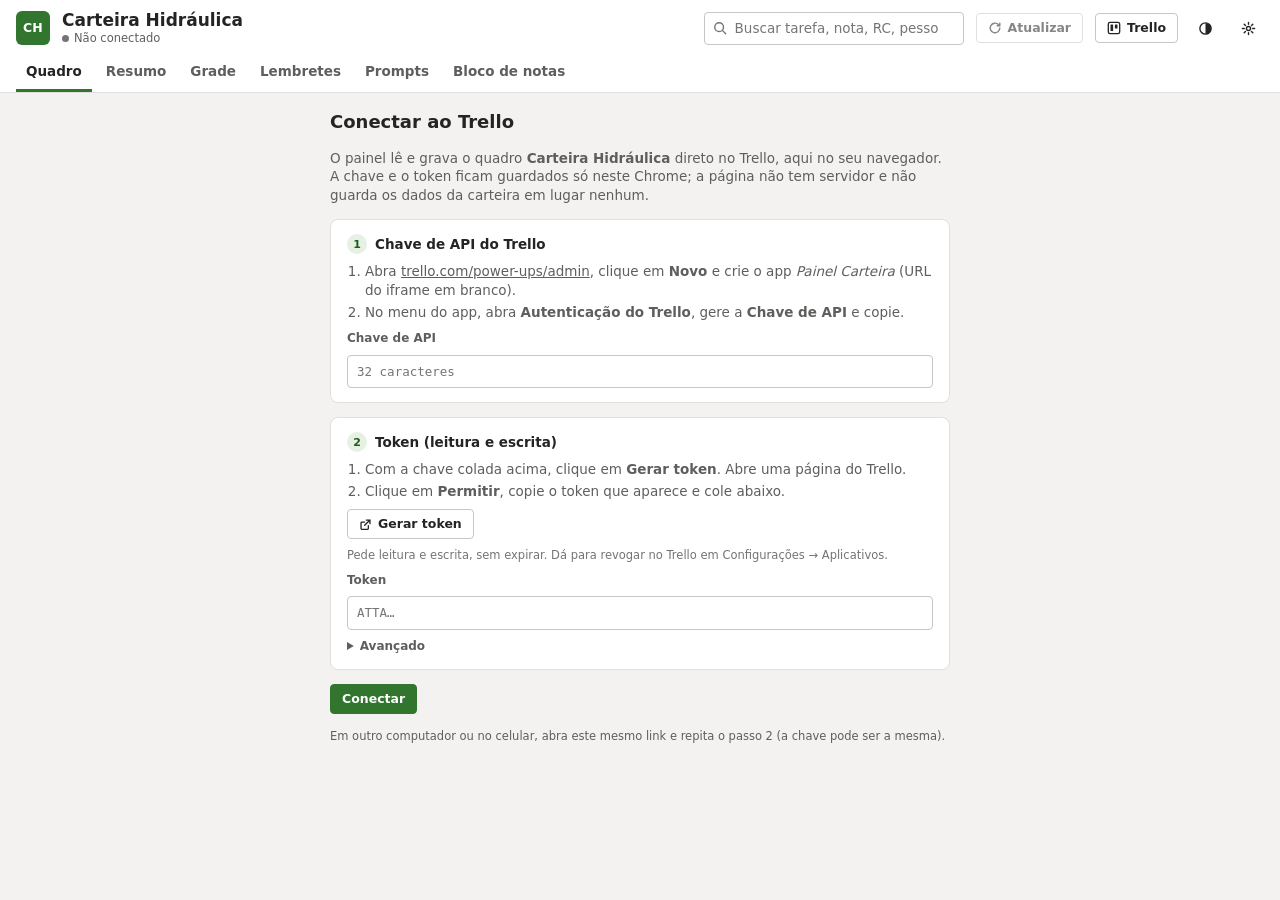
==== commit 416634fb: "Painel da Carteira Hidráulica Página estática que lê e grava o quadro do Trello no navegador, com as" ====
--- a/index.html
+++ b/index.html
@@ -18,7 +18,7 @@
   --soon:#835c00; --soon-bg:#fbf4df;
   --urg:#b0008f; --on-urg:#ffffff; --urg-bg:#fcebf8; --urg-bd:#e5a3d8;
   --and:#8a6d00; --and-bg:#fbf1c7;
-  --p57:#0f6cbd; --p57-bg:#e3eefa; --p58:#7a4fb3; --p58-bg:#efe7f9; --mop:#a4511d; --mop-bg:#fbede3;
+  --plat2:#0f6cbd; --plat2-bg:#e3eefa; --plat1:#7a4fb3; --plat1-bg:#efe7f9; --plat3:#a4511d; --plat3-bg:#fbede3;
   --wait-long:#3d5a80; --wait-long-bg:#e8eef6;
   --bar:#2f6db0; --bar-late:#c4314b; --track:#ecebe9;
   --shadow:0 1px 2px rgba(0,0,0,.08),0 0 1px rgba(0,0,0,.12);
@@ -36,7 +36,7 @@
   --soon:#e2bf63; --soon-bg:#322d1a;
   --urg:#f28ee0; --on-urg:#2b0625; --urg-bg:#37182f; --urg-bd:#6e2c61;
   --and:#e8cf6a; --and-bg:#353016;
-  --p57:#86bbf0; --p57-bg:#1b2e44; --p58:#c4a8ee; --p58-bg:#2e2342; --mop:#f0a877; --mop-bg:#3c291c;
+  --plat2:#86bbf0; --plat2-bg:#1b2e44; --plat1:#c4a8ee; --plat1-bg:#2e2342; --plat3:#f0a877; --plat3-bg:#3c291c;
   --wait-long:#9fbbe0; --wait-long-bg:#1f2a3a;
   --bar:#4f8fd6; --bar-late:#e5566e; --track:#353433;
   --shadow:0 1px 2px rgba(0,0,0,.5),0 0 1px rgba(0,0,0,.6);
@@ -53,7 +53,7 @@
   --soon:#e2bf63; --soon-bg:#322d1a;
   --urg:#f28ee0; --on-urg:#2b0625; --urg-bg:#37182f; --urg-bd:#6e2c61;
   --and:#e8cf6a; --and-bg:#353016;
-  --p57:#86bbf0; --p57-bg:#1b2e44; --p58:#c4a8ee; --p58-bg:#2e2342; --mop:#f0a877; --mop-bg:#3c291c;
+  --plat2:#86bbf0; --plat2-bg:#1b2e44; --plat1:#c4a8ee; --plat1-bg:#2e2342; --plat3:#f0a877; --plat3-bg:#3c291c;
   --wait-long:#9fbbe0; --wait-long-bg:#1f2a3a;
   --bar:#4f8fd6; --bar-late:#e5566e; --track:#353433;
   --shadow:0 1px 2px rgba(0,0,0,.5),0 0 1px rgba(0,0,0,.6);
@@ -119,9 +119,9 @@
 .dot{width:7.5px;height:7.5px;border-radius:50%;background:currentColor;flex:none}
 .strip .sep{width:1px;height:19px;background:var(--line-2);margin-inline:4px}
 .lb-toggle{border:1px solid transparent;border-radius:4px;padding:3px 8px;font-size:11.5px;font-weight:700}
-.lb-toggle.p57{color:var(--p57);background:var(--p57-bg)}
-.lb-toggle.p58{color:var(--p58);background:var(--p58-bg)}
-.lb-toggle.mop{color:var(--mop);background:var(--mop-bg)}
+.lb-toggle.plat2{color:var(--plat2);background:var(--plat2-bg)}
+.lb-toggle.plat1{color:var(--plat1);background:var(--plat1-bg)}
+.lb-toggle.plat3{color:var(--plat3);background:var(--plat3-bg)}
 .lb-toggle.none{color:var(--fg-2);background:var(--surface);border-color:var(--line-2)}
 .lb-toggle[aria-pressed="false"]{opacity:.5;border-color:var(--line-2);background:var(--surface)!important;color:var(--fg-2)!important;text-decoration:line-through}
 .wait-sel{border:1px solid var(--line-2);border-radius:4px;padding:3px 6px;font-size:12px;background:var(--surface);max-width:190px}
@@ -149,9 +149,9 @@
 .card.done .c-title{text-decoration:line-through;color:var(--fg-3)}
 .labels{display:flex;gap:4px;flex-wrap:wrap;align-items:center}
 .lb{font-size:10.5px;font-weight:700;padding:1px 6.5px;border-radius:3px;letter-spacing:.02em}
-.lb.p57{color:var(--p57);background:var(--p57-bg)}
-.lb.p58{color:var(--p58);background:var(--p58-bg)}
-.lb.mop{color:var(--mop);background:var(--mop-bg)}
+.lb.plat2{color:var(--plat2);background:var(--plat2-bg)}
+.lb.plat1{color:var(--plat1);background:var(--plat1-bg)}
+.lb.plat3{color:var(--plat3);background:var(--plat3-bg)}
 .lb.other{color:var(--fg-2);background:var(--surface-2);border:1px solid var(--line)}
 .next-tag{font-size:10.5px;font-weight:700;text-transform:uppercase;letter-spacing:.04em;color:var(--accent-strong);background:var(--accent-soft);border-radius:3px;padding:1px 6px}
 .c-main{display:flex;gap:7.5px;align-items:flex-start}
@@ -316,9 +316,9 @@
 .tg{border:1px solid var(--line-2);background:var(--surface);border-radius:4px;padding:4px 9px;font-size:12px;font-weight:700;color:var(--fg-2);display:inline-flex;gap:5px;align-items:center}
 .tg:hover:not(:disabled){border-color:var(--fg-3)}
 .tg:disabled{opacity:.55;cursor:default}
-.tg.p58[aria-pressed="true"]{color:var(--p58);background:var(--p58-bg);border-color:transparent}
-.tg.p57[aria-pressed="true"]{color:var(--p57);background:var(--p57-bg);border-color:transparent}
-.tg.mop[aria-pressed="true"]{color:var(--mop);background:var(--mop-bg);border-color:transparent}
+.tg.plat1[aria-pressed="true"]{color:var(--plat1);background:var(--plat1-bg);border-color:transparent}
+.tg.plat2[aria-pressed="true"]{color:var(--plat2);background:var(--plat2-bg);border-color:transparent}
+.tg.plat3[aria-pressed="true"]{color:var(--plat3);background:var(--plat3-bg);border-color:transparent}
 .tg.and[aria-pressed="true"]{color:var(--and);background:var(--and-bg);border-color:transparent}
 .tg.ok[aria-pressed="true"]{color:var(--on-accent);background:var(--accent);border-color:var(--accent)}
 .tg .sq{width:12px;height:12px;border-radius:50%;border:1.5px solid currentColor;display:inline-block}
@@ -420,11 +420,14 @@
 const DEFAULT_BOARD = '7dtAJCuF';
 const API = 'https://api.trello.com/1';
 const REFRESH_MS = 5 * 60 * 1000;
-const PLATS = [{id:'P-58', cls:'p58'}, {id:'P-57', cls:'p57'}, {id:'MOP-1', cls:'mop'}];
+let PLATS = [];   // plataformas = etiquetas do quadro, lidas do Trello: [{id, cls, named}]
 const URG = 'Urgente amanhã';
 const PRIORIDADES = [URG, 'Urgente', 'Importante', 'Média', 'Baixa'];
-/* etiquetas do quadro (sem nome): a cor define o papel */
-const COLOR_ROLE = {green:'P-58', blue:'P-57', purple:'MOP-1', red:'urg', yellow:'and'};
+/* etiquetas do quadro: vermelha e amarela sem nome têm papel fixo; as outras são plataformas,
+   mostradas com o nome dado no Trello (sem nome, aparecem pela cor) */
+const COLOR_ROLE = {red:'urg', yellow:'and'};
+const COLOR_ORDER = ['green','blue','purple','orange','sky','lime','pink','black'];
+const COLOR_NAME = {green:'Verde', blue:'Azul', purple:'Roxa', orange:'Laranja', sky:'Celeste', lime:'Lima', pink:'Rosa', black:'Preta', red:'Vermelha', yellow:'Amarela'};
 const REF_TYPES = ['Nota','Ordem','RC','PPG','Pedido','FWO','UF','RTI','RTA','ST','RT','NM','PTM','Oportunidade','Outro'];
 const LIST_DESC = {
   'tarefas pendentes': 'Você precisa fazer a tratativa: GM, ST/SERTEC, PQS, RTA, RA, nota, cotação ou cobrança.',
@@ -443,12 +446,19 @@
 const ui = {
   view: ['quadro','resumo','grade','lembretes'].includes(saved.view) ? saved.view : 'quadro',
   q: '', quick: null, waiting: '',
-  plats: new Set(Array.isArray(saved.plats) ? saved.plats : PLATS.map(p => p.id)),
+  plats: new Set(Array.isArray(saved.plats) ? saved.plats : []),
+  known: new Set(Array.isArray(saved.known) ? saved.known : []),
   noLabel: saved.noLabel !== false,
   open: null, newTask: null, raw: false, confirmArchive: false, dirty: false,
   doneOpen: new Set(), sort: {key:'due', dir:1}, setup: false, setupMsg: null
 };
-function persistUi(){ save(UI_STORE, {view: ui.view, plats: [...ui.plats], noLabel: ui.noLabel}); }
+function persistUi(){ save(UI_STORE, {view: ui.view, plats: [...ui.plats], known: [...ui.known], noLabel: ui.noLabel}); }
+/* plataforma que este navegador ainda não conhecia entra ligada no filtro */
+function syncPlats(){
+  let changed = false;
+  PLATS.forEach(p => { if (!ui.known.has(p.id)){ ui.known.add(p.id); ui.plats.add(p.id); changed = true; } });
+  if (changed) persistUi();
+}
 try { const th = localStorage.getItem('ch.dash.theme'); if (th) document.documentElement.dataset.theme = th; } catch(e){}
 
 /* ---------- estado dos dados ---------- */
@@ -544,25 +554,36 @@
   const notes = s.hist.length ? s.hist.map(l => l.trim()).filter(Boolean) : s.extra.map(l => l.trim()).filter(Boolean);
   return {waiting: s.f.waiting, refs: parseRefs(s.f.refs), priority: s.f.priority, created: c ? `${c[3]}-${pad(c[2])}-${pad(c[1])}` : null, notes};
 }
+const baseColor = l => String(l.color || '').split('_')[0];
+const colorIdx = l => { const i = COLOR_ORDER.indexOf(baseColor(l)); return i < 0 ? COLOR_ORDER.length : i; };
+const labelName = l => String(l.name || '').replace(/\s+/g, ' ').trim();
 function labelRole(l){
   const n = norm(l.name).replace(/\s/g, '');
-  if (n){
-    if (/p-?58/.test(n)) return 'P-58';
-    if (/p-?57/.test(n)) return 'P-57';
-    if (/mop/.test(n)) return 'MOP-1';
-    if (/urg/.test(n)) return 'urg';
-    if (/andamento/.test(n)) return 'and';
-    return 'other';
-  }
-  return COLOR_ROLE[l.color] || 'other';
-}
-function autoPlats(s){ const x = String(s || '').replace(/\s/g, ''); return PLATS.map(p => p.id).filter(p => new RegExp(p.replace('-', '-?'), 'i').test(x)); }
+  if (/urg/.test(n)) return 'urg';
+  if (/andamento/.test(n)) return 'and';
+  if (!n && COLOR_ROLE[baseColor(l)]) return COLOR_ROLE[baseColor(l)];
+  const name = labelName(l) || COLOR_NAME[baseColor(l)] || 'Sem cor';
+  return name === 'urg' || name === 'and' ? name + '.' : name;
+}
+const isPlat = r => r !== 'urg' && r !== 'and';
+function autoPlats(s){
+  const x = String(s || '').replace(/\s/g, '');
+  return PLATS.filter(p => {
+    const k = p.id.replace(/\s/g, '');
+    return p.named && k.length >= 3 && new RegExp(k.replace(/[.*+?^${}()|[\]\\]/g, '\\$&').replace(/-/g, '-?'), 'i').test(x);
+  }).map(p => p.id);
+}
 
 /* ---------- monta o modelo a partir do Trello ---------- */
 function build(b){
   const labels = new Map((b.labels || []).map(l => [l.id, l]));
   const labelByRole = {};
-  (b.labels || []).forEach(l => { const r = labelRole(l); if (r !== 'other' && !labelByRole[r]) labelByRole[r] = l.id; });
+  const used = new Set((b.cards || []).filter(c => !c.closed).flatMap(c => c.idLabels || []));
+  const ordered = (b.labels || []).slice().sort((x, y) => colorIdx(x) - colorIdx(y) || labelName(x).localeCompare(labelName(y), 'pt'));
+  ordered.forEach(l => { const r = labelRole(l); if (!labelByRole[r]) labelByRole[r] = l.id; });
+  /* plataforma: etiqueta com nome, ou sem nome mas em uso em algum cartão */
+  PLATS = ordered.filter(l => isPlat(labelRole(l)) && labelByRole[labelRole(l)] === l.id && (labelName(l) || used.has(l.id)))
+    .map(l => ({id: labelRole(l), cls: 'plat' + (colorIdx(l) % 3 + 1), named: !!labelName(l)}));
   const lists = (b.lists || []).slice().sort((x, y) => x.pos - y.pos).map((l, i) => ({id: l.id, name: l.name, idx: i + 1}));
   const listIds = new Set(lists.map(l => l.id));
   const cks = new Map();
@@ -578,11 +599,11 @@
     return {
       id: c.id, title: c.name, url: c.shortUrl || c.url, listId: c.idList, pos: c.pos, rawDesc: c.desc || '',
       due: c.due ? isoLocal(new Date(c.due)) : null, done: !!c.dueComplete, labelIds: c.idLabels || [],
-      plats: roles.filter(x => PLATS.some(p => p.id === x.r)).map(x => x.r),
+      plats: [...new Set(roles.filter(x => PLATS.some(p => p.id === x.r)).map(x => x.r))],
       urgLabel: roles.some(x => x.r === 'urg'),
       urg: roles.some(x => x.r === 'urg') || p.priority.toLowerCase().startsWith('urgente amanh'),
       and: roles.some(x => x.r === 'and'),
-      other: roles.filter(x => x.r === 'other').map(x => x.l.name || x.l.color),
+      other: roles.filter(x => isPlat(x.r) && !PLATS.some(p => p.id === x.r)).map(x => x.r),
       waiting: p.waiting, refs: p.refs, priority: p.priority, created: p.created, notes: p.notes,
       checklists, ckDone: items.filter(i => i.on).length, ckTotal: items.length,
       lastAct: c.dateLastActivity
@@ -712,7 +733,7 @@
   const n = q => base.filter(t => quickMatch(t, q)).length;
   const chip = (q, cls, label) => `<button type="button" class="chip ${cls}" data-quick="${q}" aria-pressed="${ui.quick === q}"><span class="dot"></span><b class="num">${n(q)}</b> ${label}</button>`;
   const names = [...new Set(board.tasks.filter(t => !t.done && t.waiting).map(t => t.waiting.trim()))].sort((a, b) => a.localeCompare(b, 'pt'));
-  const anyFilter = ui.q || ui.quick || ui.waiting || ui.plats.size < PLATS.length || !ui.noLabel;
+  const anyFilter = ui.q || ui.quick || ui.waiting || PLATS.some(p => !ui.plats.has(p.id)) || !ui.noLabel;
   el.innerHTML = `<div class="strip">
     ${chip('late', 'late', 'atrasadas')}
     ${chip('today', 'today', 'vencem hoje')}
@@ -721,7 +742,7 @@
     ${chip('and', 'and', 'em andamento')}
     ${chip('none', '', 'sem lembrete')}
     <span class="sep"></span>
-    ${PLATS.map(p => `<button type="button" class="lb-toggle ${p.cls}" data-plat="${p.id}" aria-pressed="${ui.plats.has(p.id)}">${p.id}</button>`).join('')}
+    ${PLATS.map(p => `<button type="button" class="lb-toggle ${p.cls}" data-plat="${esc(p.id)}" aria-pressed="${ui.plats.has(p.id)}">${esc(p.id)}</button>`).join('')}
     <button type="button" class="lb-toggle none" data-plat="__none" aria-pressed="${ui.noLabel}">Sem etiqueta</button>
     <span class="sep"></span>
     <select class="wait-sel" id="waitSel" aria-label="Filtrar por aguardando">
@@ -773,7 +794,7 @@
     </button>`;
   }).join('');
   const byList = board.lists.map(l => { const a = open.filter(t => t.listId === l.id); return {label: `${l.idx}. ${l.name}`, total: a.length, late: lateOf(a), attr: ''}; });
-  const byPlat = PLATS.map(p => { const a = open.filter(t => t.plats.includes(p.id)); return {label: p.id, total: a.length, late: lateOf(a), attr: `data-only="${p.id}"`}; });
+  const byPlat = PLATS.map(p => { const a = open.filter(t => t.plats.includes(p.id)); return {label: p.id, total: a.length, late: lateOf(a), attr: `data-only="${esc(p.id)}"`}; });
   const noLb = open.filter(t => !t.plats.length);
   if (noLb.length) byPlat.push({label: 'Sem etiqueta', total: noLb.length, late: lateOf(noLb), attr: 'data-only="__none"'});
   const wmap = new Map();
@@ -869,7 +890,7 @@
         <button type="button" class="tg ok" data-act="done" aria-pressed="${t.done}" ${dis}><span class="sq"></span>${t.done ? 'Concluída' : 'Concluir'}</button>
         <button type="button" class="tg and" data-act="and" aria-pressed="${t.and}" ${dis}><span class="sq"></span>Em andamento</button>
         <span class="sep" style="width:1px;height:18px;background:var(--line-2)"></span>
-        ${PLATS.map(p => `<button type="button" class="tg ${p.cls}" data-act="plat" data-role="${p.id}" aria-pressed="${t.plats.includes(p.id)}" ${dis}>${p.id}</button>`).join('')}
+        ${PLATS.map(p => `<button type="button" class="tg ${p.cls}" data-act="plat" data-role="${esc(p.id)}" aria-pressed="${t.plats.includes(p.id)}" ${dis}>${esc(p.id)}</button>`).join('')}
       </div>
       ${w ? `<div class="log">
         <label class="sec-label" for="logTxt">Registrar andamento</label>
@@ -921,7 +942,7 @@
     <div class="d-head"><span class="bucket-name" id="ntTitle" style="font-size:14px;color:var(--fg)">Nova tarefa</span><span class="spacer"></span>
       <button type="button" class="btn icon ghost" data-close aria-label="Fechar">${ICON.x}</button></div>
     <div class="d-body">
-      <div class="fld"><span>Título <span class="req">*</span></span><input class="inp" id="ntName" maxlength="300" autocomplete="off" placeholder="Ex.: RTA - Settling - substituir filtro da PP02" value="${esc(nt.name || '')}"></div>
+      <div class="fld"><span>Título <span class="req">*</span></span><input class="inp" id="ntName" maxlength="300" autocomplete="off" placeholder="Ex.: Substituir filtro da bomba" value="${esc(nt.name || '')}"></div>
       <div class="form-grid">
         <div class="fld"><span>Etapa</span><select class="inp" id="ntList">${board.lists.map(x => `<option value="${esc(x.id)}" ${x.id === nt.listId ? 'selected' : ''}>${esc(x.name)}</option>`).join('')}</select></div>
         <div class="fld"><span>Lembrete</span><input class="inp" id="ntDue" type="date"></div>
@@ -929,10 +950,10 @@
         <div class="fld"><span>Prioridade</span><select class="inp" id="ntPrio">${PRIORIDADES.map(p => `<option ${p === 'Média' ? 'selected' : ''}>${esc(p)}</option>`).join('')}</select></div>
       </div>
       <datalist id="waitList2">${waitNames().map(n => `<option value="${esc(n)}">`).join('')}</datalist>
-      <div><div class="sec-label">Plataforma <span class="fine">· marcada pelo título quando tiver P-58, P-57 ou MOP-1</span></div>
-        <div class="acts" style="margin-top:6px">${PLATS.map(p => `<button type="button" class="tg ${p.cls}" data-ntplat="${p.id}" aria-pressed="${(nt.plats || []).includes(p.id)}">${p.id}</button>`).join('')}</div></div>
+      <div><div class="sec-label">Plataforma <span class="fine">· marcada sozinha quando o título tiver o nome da etiqueta</span></div>
+        <div class="acts" style="margin-top:6px">${PLATS.map(p => `<button type="button" class="tg ${p.cls}" data-ntplat="${esc(p.id)}" aria-pressed="${(nt.plats || []).includes(p.id)}">${esc(p.id)}</button>`).join('')}</div></div>
       <div class="fld"><span>Referências <span class="fine">· separe por " · " ou vírgula (ex.: Nota 12345678, RC 1234567)</span></span><input class="inp" id="ntRefs" autocomplete="off" placeholder="—"></div>
-      <div class="fld"><span>Primeiro registro do histórico</span><input class="inp" id="ntFirst" autocomplete="off" placeholder="Ex.: Solicitada cotação à Framo"></div>
+      <div class="fld"><span>Primeiro registro do histórico</span><input class="inp" id="ntFirst" autocomplete="off" placeholder="Ex.: Solicitada cotação ao fornecedor"></div>
       <div class="row"><button type="button" class="btn primary" data-act="create">Criar tarefa</button><button type="button" class="btn ghost" data-close>Cancelar</button></div>
     </div>
   </aside>`;
@@ -1118,6 +1139,7 @@
   try {
     const data = await api('GET', `/boards/${encodeURIComponent(conn.board || DEFAULT_BOARD)}`, params);
     board = build(data);
+    syncPlats();
     if (!perm.checked) await checkPerm();
     if (ui.open && !board.tasks.some(t => t.id === ui.open)) ui.open = null;
     lastOk = new Date(); lastErr = null;
